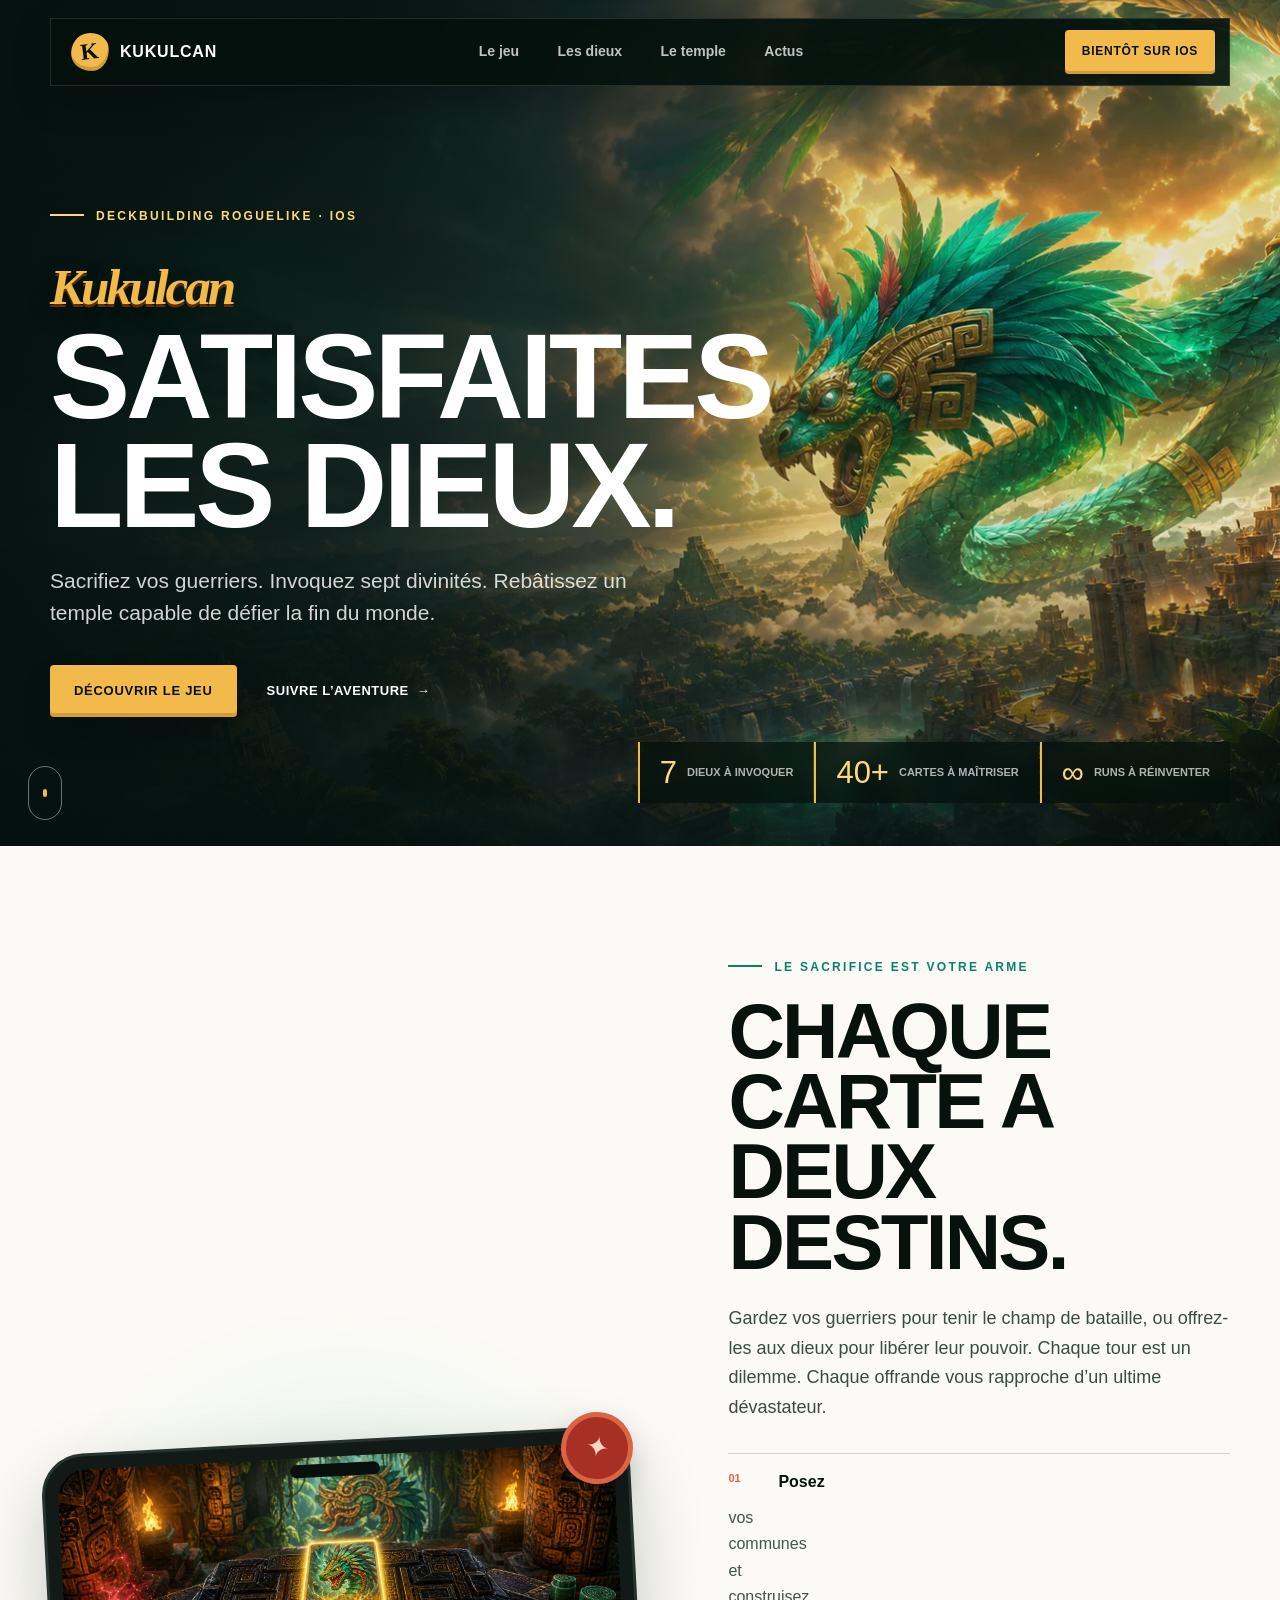
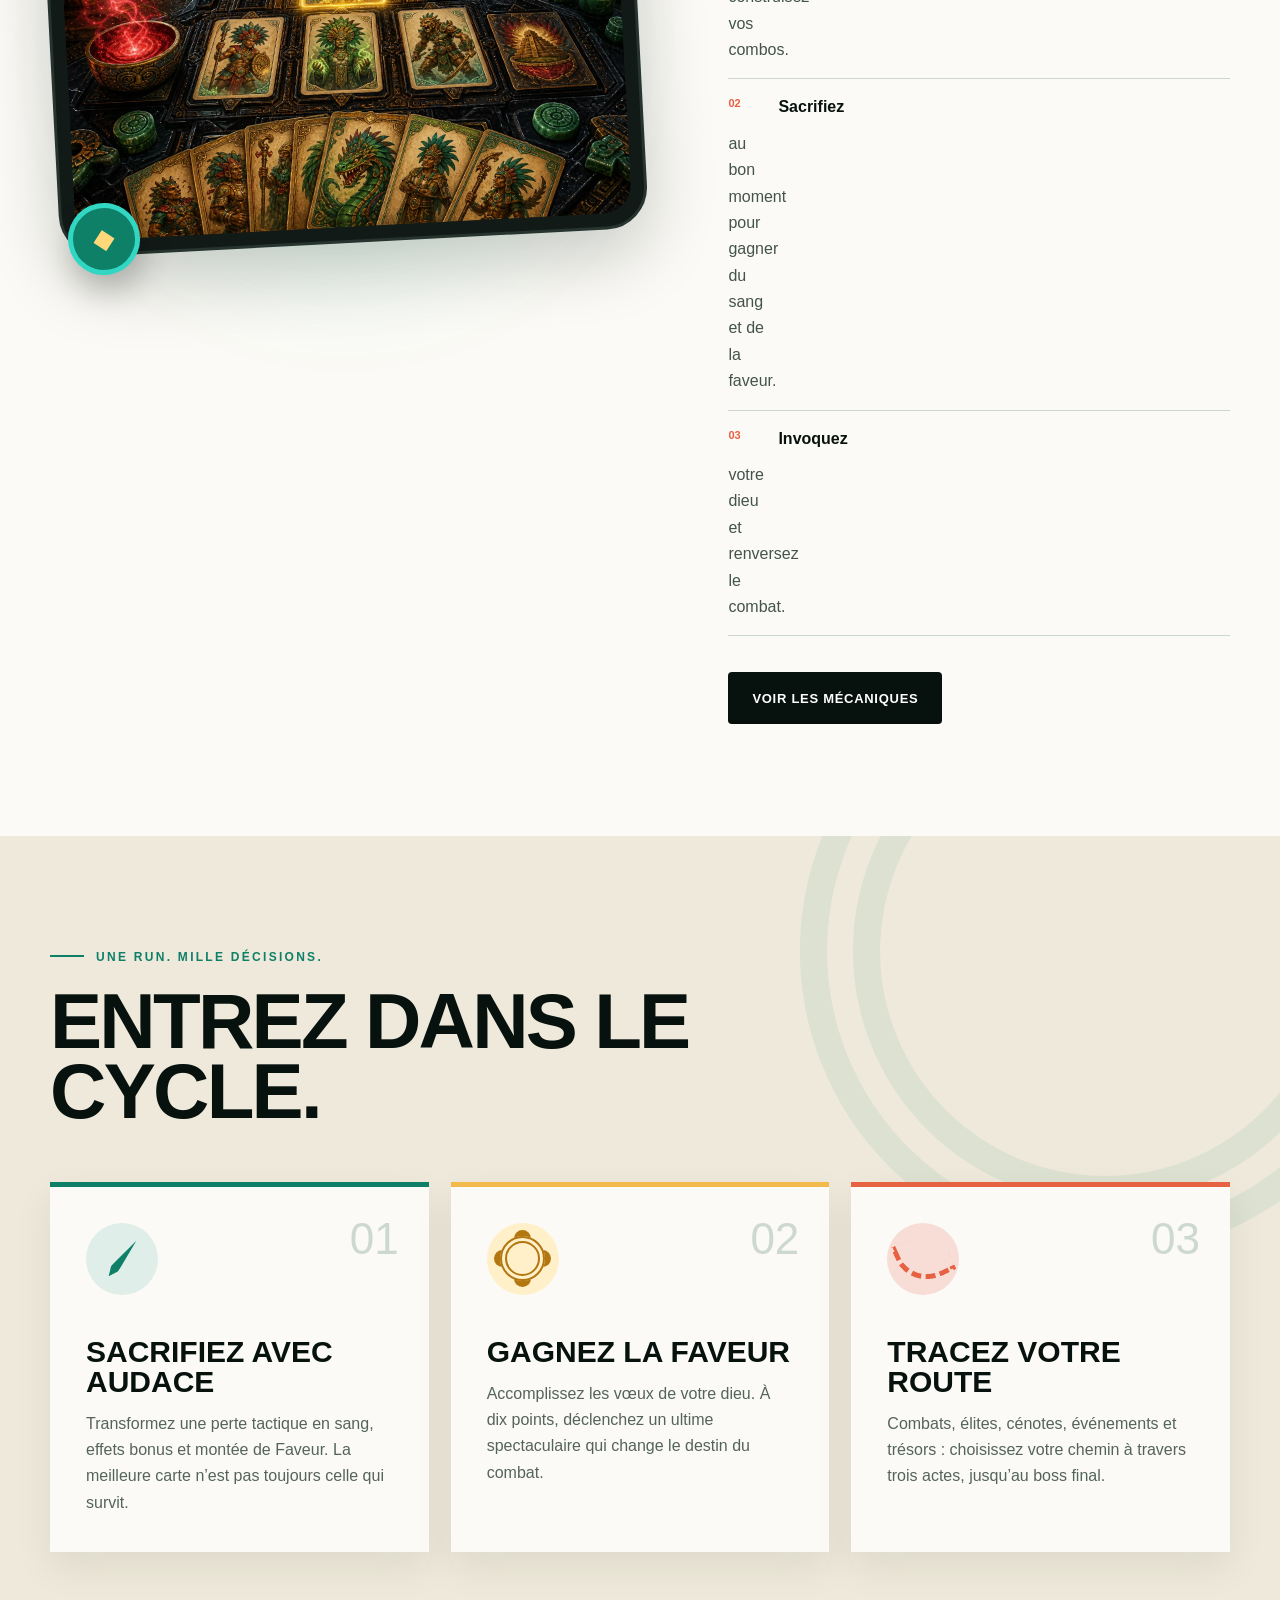
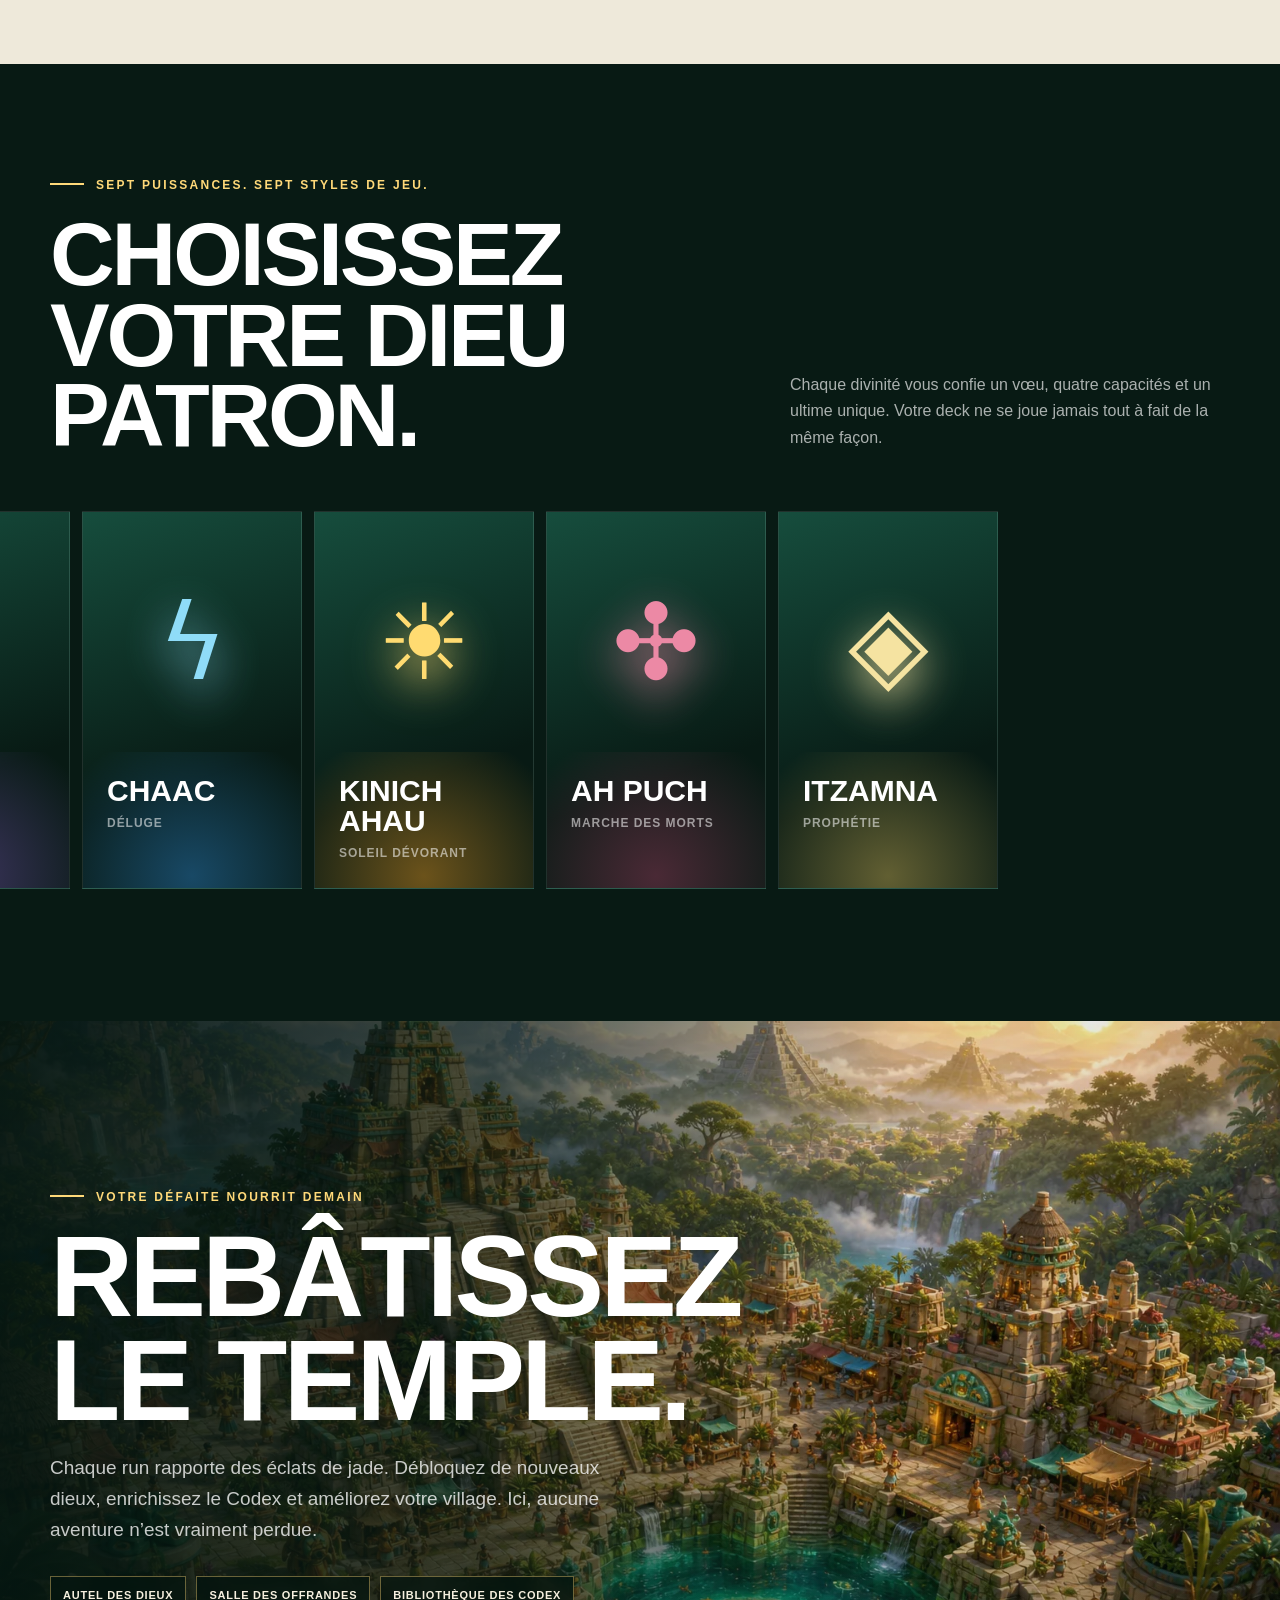
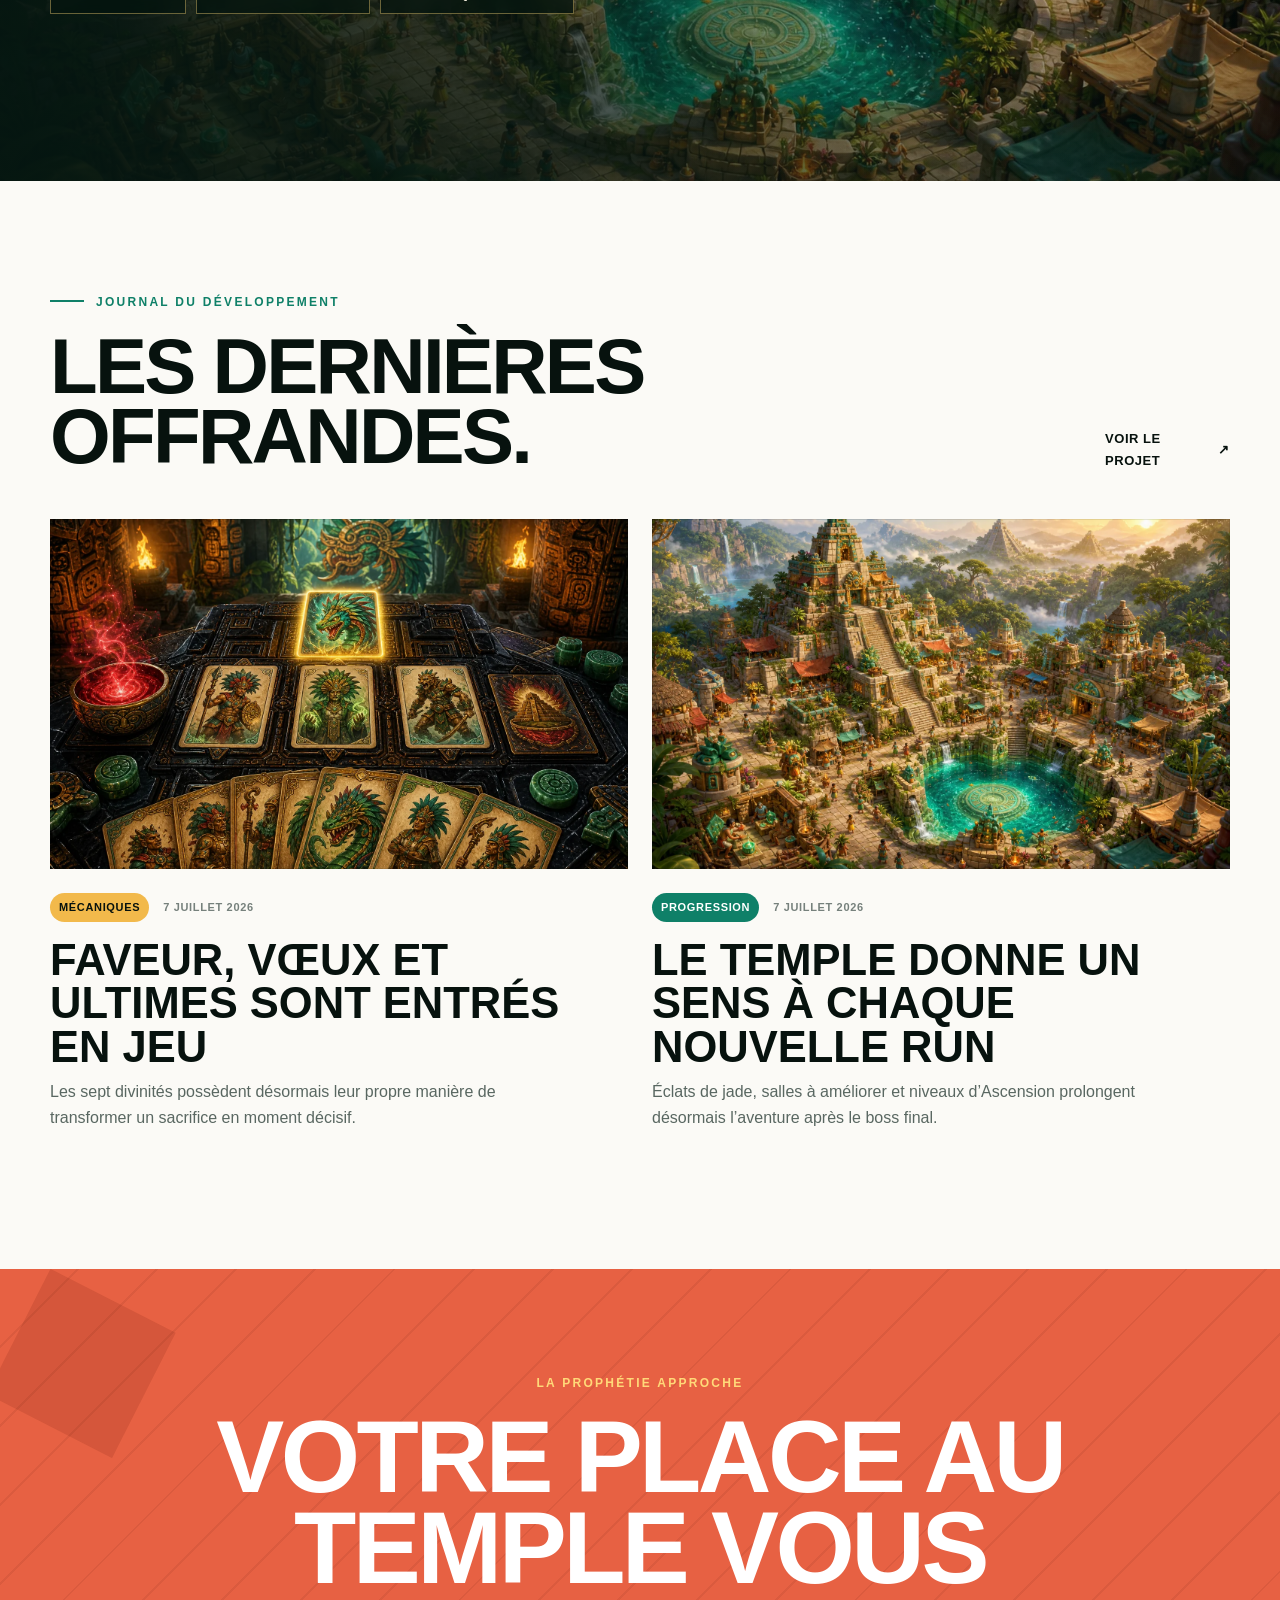
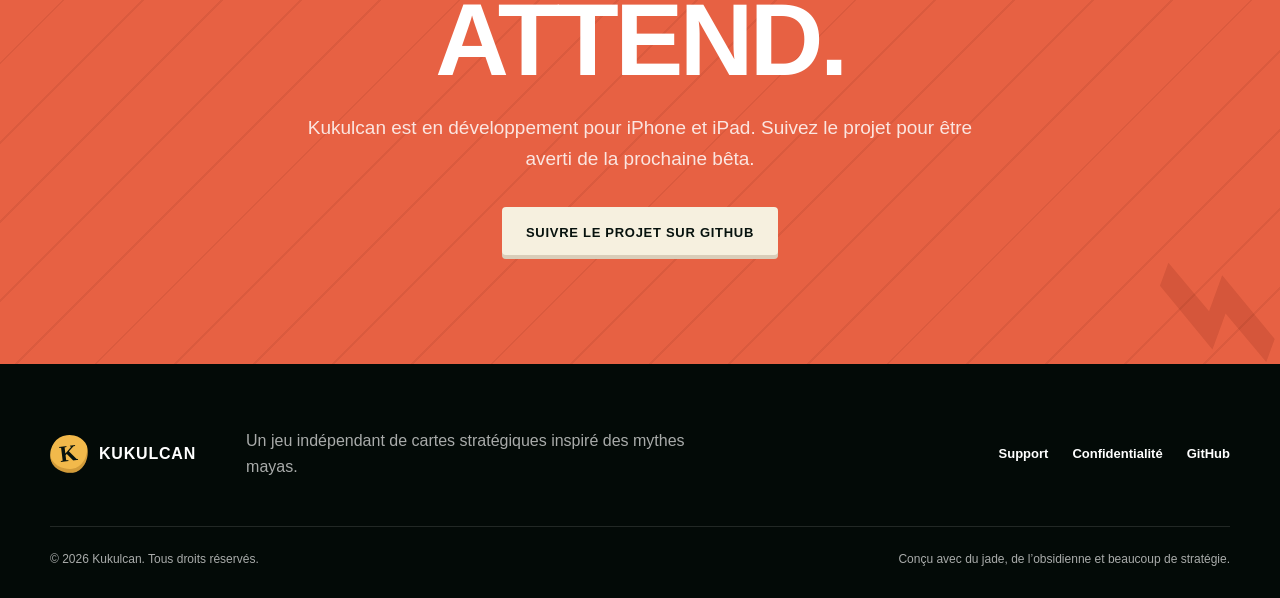
==== index.html @ bd77fb8b "Publier le site sur GitHub Pages" ====
<!doctype html>
<html lang="fr">
<head>
  <meta charset="utf-8">
  <meta name="viewport" content="width=device-width, initial-scale=1">
  <meta name="theme-color" content="#081a14">
  <meta name="description" content="Kukulcan est un deckbuilding roguelike sur iOS : sacrifiez vos cartes, gagnez la faveur des dieux mayas et rebâtissez votre temple.">
  <meta property="og:title" content="Kukulcan — Satisfaites les dieux">
  <meta property="og:description" content="Un jeu de cartes stratégique et roguelike inspiré des mythes mayas, bientôt sur iOS.">
  <meta property="og:image" content="assets/hero-kukulcan.webp">
  <meta property="og:type" content="website">
  <title>Kukulcan — Jeu de cartes roguelike sur iOS</title>
  <link rel="icon" href="favicon.svg" type="image/svg+xml">
  <link rel="preload" href="assets/hero-kukulcan.webp" as="image" type="image/webp" fetchpriority="high">
  <link rel="stylesheet" href="styles.css">
  <script src="script.js" defer></script>
</head>
<body>
  <a class="skip-link" href="#contenu">Aller au contenu</a>

  <header class="site-header" data-header>
    <a class="brand" href="#accueil" aria-label="Kukulcan — Accueil">
      <span class="brand-mark" aria-hidden="true">K</span>
      <span class="brand-name">Kukulcan</span>
    </a>

    <button class="menu-toggle" type="button" aria-expanded="false" aria-controls="main-nav" data-menu-toggle>
      <span class="sr-only">Ouvrir le menu</span>
      <span></span><span></span><span></span>
    </button>

    <nav class="main-nav" id="main-nav" aria-label="Navigation principale" data-nav>
      <a href="#jeu">Le jeu</a>
      <a href="#dieux">Les dieux</a>
      <a href="#temple">Le temple</a>
      <a href="#actus">Actus</a>
    </nav>

    <a class="nav-cta" href="#beta">Bientôt sur iOS</a>
  </header>

  <main id="contenu">
    <section class="hero" id="accueil" aria-labelledby="hero-title">
      <div class="hero-backdrop" role="img" aria-label="Kukulcan, serpent à plumes, survole une cité maya au coucher du soleil"></div>
      <div class="hero-shade"></div>
      <div class="hero-copy wrap">
        <p class="eyebrow light">Deckbuilding roguelike · iOS</p>
        <p class="hero-wordmark" aria-hidden="true">Kukulcan</p>
        <h1 id="hero-title">Satisfaites<br>les dieux.</h1>
        <p class="hero-lede">Sacrifiez vos guerriers. Invoquez sept divinités. Rebâtissez un temple capable de défier la fin du monde.</p>
        <div class="hero-actions">
          <a class="button button-gold" href="#jeu">Découvrir le jeu</a>
          <a class="text-link light-link" href="#beta">Suivre l’aventure <span aria-hidden="true">→</span></a>
        </div>
      </div>
      <dl class="hero-stats wrap" aria-label="Le jeu en chiffres">
        <div><dt>7</dt><dd>Dieux à invoquer</dd></div>
        <div><dt>40+</dt><dd>Cartes à maîtriser</dd></div>
        <div><dt>∞</dt><dd>Runs à réinventer</dd></div>
      </dl>
      <a class="scroll-cue" href="#jeu" aria-label="Faire défiler vers le jeu"><span></span></a>
    </section>

    <section class="intro section" id="jeu" aria-labelledby="intro-title">
      <div class="split wrap">
        <div class="device-stage reveal">
          <div class="device-glow"></div>
          <figure class="device-frame">
            <img src="assets/combat-cartes.webp" alt="Un combat de cartes Kukulcan sur un autel d’obsidienne" width="1536" height="1024" loading="lazy">
          </figure>
          <div class="floating-token token-blood" aria-hidden="true">✦</div>
          <div class="floating-token token-jade" aria-hidden="true">◆</div>
        </div>

        <div class="section-copy reveal">
          <p class="eyebrow">Le sacrifice est votre arme</p>
          <h2 id="intro-title">Chaque carte a deux destins.</h2>
          <p class="lede">Gardez vos guerriers pour tenir le champ de bataille, ou offrez-les aux dieux pour libérer leur pouvoir. Chaque tour est un dilemme. Chaque offrande vous rapproche d’un ultime dévastateur.</p>
          <ul class="feature-list">
            <li><span aria-hidden="true">01</span><strong>Posez</strong> vos communes et construisez vos combos.</li>
            <li><span aria-hidden="true">02</span><strong>Sacrifiez</strong> au bon moment pour gagner du sang et de la faveur.</li>
            <li><span aria-hidden="true">03</span><strong>Invoquez</strong> votre dieu et renversez le combat.</li>
          </ul>
          <a class="button button-dark" href="#piliers">Voir les mécaniques</a>
        </div>
      </div>
    </section>

    <section class="pillars section" id="piliers" aria-labelledby="pillars-title">
      <div class="wrap">
        <div class="section-heading reveal">
          <p class="eyebrow">Une run. Mille décisions.</p>
          <h2 id="pillars-title">Entrez dans le cycle.</h2>
        </div>
        <div class="pillar-grid">
          <article class="pillar-card reveal">
            <span class="pillar-icon icon-blade" aria-hidden="true"></span>
            <p class="card-number">01</p>
            <h3>Sacrifiez avec audace</h3>
            <p>Transformez une perte tactique en sang, effets bonus et montée de Faveur. La meilleure carte n’est pas toujours celle qui survit.</p>
          </article>
          <article class="pillar-card reveal">
            <span class="pillar-icon icon-sun" aria-hidden="true"></span>
            <p class="card-number">02</p>
            <h3>Gagnez la Faveur</h3>
            <p>Accomplissez les vœux de votre dieu. À dix points, déclenchez un ultime spectaculaire qui change le destin du combat.</p>
          </article>
          <article class="pillar-card reveal">
            <span class="pillar-icon icon-path" aria-hidden="true"></span>
            <p class="card-number">03</p>
            <h3>Tracez votre route</h3>
            <p>Combats, élites, cénotes, événements et trésors : choisissez votre chemin à travers trois actes, jusqu’au boss final.</p>
          </article>
        </div>
      </div>
    </section>

    <section class="gods section" id="dieux" aria-labelledby="gods-title">
      <div class="wrap gods-heading reveal">
        <div>
          <p class="eyebrow light">Sept puissances. Sept styles de jeu.</p>
          <h2 id="gods-title">Choisissez votre dieu patron.</h2>
        </div>
        <p>Chaque divinité vous confie un vœu, quatre capacités et un ultime unique. Votre deck ne se joue jamais tout à fait de la même façon.</p>
      </div>

      <div class="god-rail" aria-label="Les sept dieux de Kukulcan">
        <article class="god-card god-kukulcan reveal"><span>⌁</span><h3>Kukulcan</h3><p>Vent divin</p></article>
        <article class="god-card god-ixchel reveal"><span>☾</span><h3>Ix Chel</h3><p>Éclipse</p></article>
        <article class="god-card god-chaac reveal"><span>ϟ</span><h3>Chaac</h3><p>Déluge</p></article>
        <article class="god-card god-kinich reveal"><span>☀</span><h3>Kinich Ahau</h3><p>Soleil dévorant</p></article>
        <article class="god-card god-ahpuch reveal"><span>✣</span><h3>Ah Puch</h3><p>Marche des morts</p></article>
        <article class="god-card god-itzamna reveal"><span>◈</span><h3>Itzamna</h3><p>Prophétie</p></article>
        <article class="god-card god-buluc reveal"><span>⚔</span><h3>Buluc Chabtan</h3><p>Guerre totale</p></article>
      </div>
    </section>

    <section class="temple" id="temple" aria-labelledby="temple-title">
      <img src="assets/village-temple.webp" alt="Un village maya prospère construit autour d’un temple et d’un cénote" width="1536" height="1024" loading="lazy">
      <div class="temple-shade"></div>
      <div class="temple-copy wrap reveal">
        <p class="eyebrow light">Votre défaite nourrit demain</p>
        <h2 id="temple-title">Rebâtissez<br>le Temple.</h2>
        <p>Chaque run rapporte des éclats de jade. Débloquez de nouveaux dieux, enrichissez le Codex et améliorez votre village. Ici, aucune aventure n’est vraiment perdue.</p>
        <div class="temple-badges" aria-label="Progression du temple">
          <span>Autel des dieux</span>
          <span>Salle des offrandes</span>
          <span>Bibliothèque des codex</span>
        </div>
      </div>
    </section>

    <section class="news section" id="actus" aria-labelledby="news-title">
      <div class="wrap">
        <div class="news-heading reveal">
          <div>
            <p class="eyebrow">Journal du développement</p>
            <h2 id="news-title">Les dernières offrandes.</h2>
          </div>
          <a class="text-link" href="https://github.com/Joreach3023/Kukulcan-site" target="_blank" rel="noreferrer">Voir le projet <span aria-hidden="true">↗</span></a>
        </div>

        <div class="news-grid">
          <article class="news-card reveal">
            <div class="news-image"><img src="assets/combat-cartes.webp" alt="Cartes de combat autour d’un autel rituel" width="1536" height="1024" loading="lazy"></div>
            <div class="news-meta"><span>Mécaniques</span><time datetime="2026-07-07">7 juillet 2026</time></div>
            <h3>Faveur, vœux et ultimes sont entrés en jeu</h3>
            <p>Les sept divinités possèdent désormais leur propre manière de transformer un sacrifice en moment décisif.</p>
          </article>
          <article class="news-card reveal">
            <div class="news-image"><img src="assets/village-temple.webp" alt="Village et temple de Kukulcan à l’aube" width="1536" height="1024" loading="lazy"></div>
            <div class="news-meta"><span>Progression</span><time datetime="2026-07-07">7 juillet 2026</time></div>
            <h3>Le Temple donne un sens à chaque nouvelle run</h3>
            <p>Éclats de jade, salles à améliorer et niveaux d’Ascension prolongent désormais l’aventure après le boss final.</p>
          </article>
        </div>
      </div>
    </section>

    <section class="beta" id="beta" aria-labelledby="beta-title">
      <div class="beta-glyph glyph-left" aria-hidden="true">◆</div>
      <div class="beta-glyph glyph-right" aria-hidden="true">⌁</div>
      <div class="wrap beta-copy reveal">
        <p class="eyebrow light">La prophétie approche</p>
        <h2 id="beta-title">Votre place au Temple vous attend.</h2>
        <p>Kukulcan est en développement pour iPhone et iPad. Suivez le projet pour être averti de la prochaine bêta.</p>
        <a class="button button-cream" href="https://github.com/Joreach3023/Kukulcan-site" target="_blank" rel="noreferrer">Suivre le projet sur GitHub</a>
      </div>
    </section>
  </main>

  <footer class="site-footer">
    <div class="wrap footer-top">
      <a class="brand footer-brand" href="#accueil" aria-label="Kukulcan — Retour en haut">
        <span class="brand-mark" aria-hidden="true">K</span>
        <span class="brand-name">Kukulcan</span>
      </a>
      <p>Un jeu indépendant de cartes stratégiques inspiré des mythes mayas.</p>
      <nav aria-label="Liens secondaires">
        <a href="support.html">Support</a>
        <a href="privacy.html">Confidentialité</a>
        <a href="https://github.com/Joreach3023/Kukulcan-site" target="_blank" rel="noreferrer">GitHub</a>
      </nav>
    </div>
    <div class="wrap footer-bottom">
      <p>© 2026 Kukulcan. Tous droits réservés.</p>
      <p>Conçu avec du jade, de l’obsidienne et beaucoup de stratégie.</p>
    </div>
  </footer>
</body>
</html>
---- styles.css ----
:root {
  --ink: #07120e;
  --deep: #081a14;
  --forest: #0d3327;
  --jade: #1abf91;
  --jade-dark: #0f8068;
  --turquoise: #32d7c4;
  --gold: #f2b94b;
  --gold-light: #ffd979;
  --coral: #e76143;
  --cream: #f6f0df;
  --paper: #fbfaf6;
  --mist: #dfe9e3;
  --white: #fff;
  --shadow: 0 26px 70px rgb(3 18 12 / 20%);
  --wrap: min(1180px, calc(100% - 48px));
  --display: Impact, Haettenschweiler, "Arial Narrow Bold", "Franklin Gothic Condensed", sans-serif;
  --body: Inter, ui-sans-serif, -apple-system, BlinkMacSystemFont, "Segoe UI", sans-serif;
}

* { box-sizing: border-box; }
html { scroll-behavior: smooth; overflow-x: hidden; }
body {
  margin: 0;
  background: var(--paper);
  color: var(--ink);
  font-family: var(--body);
  font-size: 16px;
  line-height: 1.65;
  overflow-x: hidden;
}
body.menu-open { overflow: hidden; }
img { display: block; max-width: 100%; height: auto; }
a { color: inherit; text-decoration: none; }
button, input { font: inherit; }

.wrap { width: var(--wrap); margin-inline: auto; }
.section { padding: 112px 0; }
.sr-only {
  position: absolute; width: 1px; height: 1px; padding: 0; margin: -1px;
  overflow: hidden; clip: rect(0, 0, 0, 0); white-space: nowrap; border: 0;
}
.skip-link {
  position: fixed; z-index: 1000; top: 8px; left: 8px; padding: 10px 14px;
  color: var(--white); background: var(--ink); transform: translateY(-150%);
}
.skip-link:focus { transform: translateY(0); }
:focus-visible { outline: 3px solid var(--gold); outline-offset: 4px; }

.site-header {
  position: fixed; z-index: 100; top: 18px; left: 50%; display: grid;
  grid-template-columns: auto 1fr auto; align-items: center; width: min(1180px, calc(100% - 40px));
  min-height: 68px; padding: 0 14px 0 20px; color: var(--white);
  background: rgb(4 17 13 / 91%); border: 1px solid rgb(255 255 255 / 12%);
  box-shadow: 0 12px 38px rgb(0 0 0 / 22%); transform: translateX(-50%);
  transition: top .25s ease, background .25s ease, min-height .25s ease;
}
.site-header.is-scrolled { top: 8px; min-height: 60px; background: rgb(4 17 13 / 97%); backdrop-filter: blur(14px); }
.brand { display: inline-flex; align-items: center; gap: 11px; font-weight: 900; letter-spacing: .05em; text-transform: uppercase; }
.brand-mark {
  display: grid; place-items: center; width: 38px; aspect-ratio: 1; color: var(--ink);
  background: var(--gold); border-radius: 50% 50% 46% 54% / 54% 42% 58% 46%;
  box-shadow: inset 0 -4px 0 rgb(112 64 7 / 25%); font-family: Georgia, serif; font-size: 23px;
  transform: rotate(-7deg);
}
.brand-mark::first-letter { transform: rotate(7deg); }
.brand-name { font-size: 16px; }
.main-nav { display: flex; align-items: center; justify-content: center; gap: clamp(22px, 3vw, 44px); }
.main-nav a { position: relative; color: rgb(255 255 255 / 75%); font-size: 14px; font-weight: 800; }
.main-nav a::after {
  content: ""; position: absolute; right: 0; bottom: -9px; left: 0; height: 2px;
  background: var(--gold); transform: scaleX(0); transform-origin: left; transition: transform .2s ease;
}
.main-nav a:hover, .main-nav a:focus-visible { color: var(--white); }
.main-nav a:hover::after { transform: scaleX(1); }
.nav-cta {
  padding: 12px 17px; color: var(--ink); background: var(--gold); border-radius: 4px;
  font-size: 12px; font-weight: 900; letter-spacing: .06em; text-transform: uppercase;
  box-shadow: inset 0 -3px 0 rgb(112 64 7 / 24%); transition: transform .2s ease, background .2s ease;
}
.nav-cta:hover { background: var(--gold-light); transform: translateY(-2px); }
.menu-toggle { display: none; width: 42px; height: 42px; padding: 9px; background: transparent; border: 0; }
.menu-toggle span:not(.sr-only) { display: block; width: 100%; height: 2px; margin: 5px 0; background: var(--white); transition: .2s ease; }

.hero { position: relative; min-height: 780px; height: 94svh; max-height: 980px; color: var(--white); background: var(--deep); overflow: hidden; }
.hero-backdrop, .hero-shade { position: absolute; inset: 0; }
.hero-backdrop { background: url("assets/hero-kukulcan.webp") 58% center / cover no-repeat; transform: scale(1.015); }
.hero-shade {
  background: linear-gradient(90deg, rgb(4 17 14 / 94%) 0%, rgb(4 17 14 / 73%) 29%, rgb(4 17 14 / 13%) 63%, rgb(4 17 14 / 8%) 100%),
              linear-gradient(0deg, rgb(4 17 14 / 75%) 0%, transparent 36%);
}
.hero-copy { position: relative; z-index: 2; padding-top: clamp(180px, 23vh, 245px); }
.eyebrow {
  margin: 0 0 18px; color: var(--jade-dark); font-size: 12px; font-weight: 900;
  letter-spacing: .19em; text-transform: uppercase;
}
.eyebrow::before { content: ""; display: inline-block; width: 34px; height: 2px; margin: 0 12px 4px 0; background: currentColor; }
.eyebrow.light { color: var(--gold-light); }
.hero-wordmark {
  margin: 0 0 -7px; color: var(--gold); font-family: Georgia, "Times New Roman", serif;
  font-size: clamp(28px, 4vw, 54px); font-style: italic; font-weight: 700; letter-spacing: -.06em;
  text-shadow: 0 3px 0 #5c2e0b, 0 8px 24px rgb(0 0 0 / 35%);
}
.hero h1, .section h2, .temple h2, .beta h2, .page-hero h1 {
  margin: 0; font-family: var(--display); font-weight: 900; letter-spacing: -.035em;
  line-height: .9; text-transform: uppercase;
}
.hero h1 { max-width: 700px; font-size: clamp(67px, 9.4vw, 126px); text-wrap: balance; }
.hero-lede { max-width: 580px; margin: 26px 0 0; color: rgb(255 255 255 / 82%); font-size: clamp(17px, 2vw, 21px); line-height: 1.55; }
.hero-actions { display: flex; align-items: center; gap: 30px; margin-top: 35px; }
.button {
  display: inline-flex; align-items: center; justify-content: center; min-height: 52px; padding: 0 24px;
  border: 0; border-radius: 4px; font-size: 13px; font-weight: 900; letter-spacing: .055em;
  text-transform: uppercase; transition: transform .2s ease, background .2s ease, color .2s ease;
}
.button:hover { transform: translateY(-3px); }
.button-gold { color: var(--ink); background: var(--gold); box-shadow: inset 0 -4px 0 rgb(112 64 7 / 24%), 0 15px 28px rgb(0 0 0 / 18%); }
.button-gold:hover { background: var(--gold-light); }
.button-dark { color: var(--white); background: var(--ink); box-shadow: inset 0 -4px 0 rgb(0 0 0 / 25%); }
.button-dark:hover { background: var(--forest); }
.button-cream { color: var(--ink); background: var(--cream); box-shadow: inset 0 -4px 0 rgb(83 44 11 / 18%); }
.button-cream:hover { background: var(--white); }
.text-link { display: inline-flex; gap: 8px; align-items: center; font-size: 13px; font-weight: 900; letter-spacing: .04em; text-transform: uppercase; }
.text-link span { transition: transform .2s ease; }
.text-link:hover span { transform: translateX(5px); }
.light-link { color: var(--white); }
.hero-stats {
  position: absolute; z-index: 2; right: 0; bottom: 27px; left: 0; display: flex; justify-content: flex-end; gap: 1px;
}
.hero-stats div { display: grid; grid-template-columns: auto auto; align-items: center; gap: 10px; min-width: 166px; padding: 15px 20px; background: rgb(4 17 13 / 74%); border-left: 2px solid var(--gold); backdrop-filter: blur(8px); }
.hero-stats dt { color: var(--gold-light); font-family: var(--display); font-size: 31px; line-height: 1; }
.hero-stats dd { margin: 0; color: rgb(255 255 255 / 68%); font-size: 11px; font-weight: 800; line-height: 1.25; text-transform: uppercase; }
.scroll-cue { position: absolute; z-index: 3; bottom: 26px; left: 28px; display: grid; place-items: center; width: 34px; height: 54px; border: 1px solid rgb(255 255 255 / 42%); border-radius: 20px; }
.scroll-cue span { width: 4px; height: 8px; background: var(--gold); border-radius: 4px; animation: scroll 1.8s infinite; }
@keyframes scroll { 0%,100% { transform: translateY(-8px); opacity: .35; } 50% { transform: translateY(8px); opacity: 1; } }

.intro { background: var(--paper); }
.split { display: grid; grid-template-columns: minmax(0, 1.08fr) minmax(0, .92fr); align-items: center; gap: clamp(55px, 7vw, 100px); }
.device-stage { position: relative; min-height: 520px; display: grid; place-items: center; }
.device-glow { position: absolute; width: 65%; aspect-ratio: 1; background: var(--jade); filter: blur(80px); opacity: .18; border-radius: 50%; }
.device-frame { position: relative; z-index: 1; width: min(100%, 650px); margin: 0; padding: 13px; background: #121a17; border: 3px solid #26332e; border-radius: 42px; box-shadow: var(--shadow); transform: rotate(-3deg); }
.device-frame::before { content: ""; position: absolute; z-index: 2; top: 20px; left: 50%; width: 90px; height: 13px; background: #07100c; border-radius: 10px; transform: translateX(-50%); }
.device-frame img { aspect-ratio: 1.5; object-fit: cover; border-radius: 29px; }
.floating-token { position: absolute; z-index: 2; display: grid; place-items: center; width: 72px; aspect-ratio: 1; border-radius: 50%; font-size: 28px; box-shadow: 0 16px 30px rgb(0 0 0 / 22%); }
.token-blood { top: 6%; right: 1%; color: #ffd7c3; background: #a82f23; border: 5px solid #d96545; transform: rotate(12deg); }
.token-jade { bottom: 5%; left: 3%; color: var(--gold-light); background: var(--jade-dark); border: 5px solid var(--turquoise); transform: rotate(-12deg); }
.section-copy h2, .section-heading h2, .news-heading h2 { font-size: clamp(52px, 6.1vw, 80px); }
.section-copy .lede { margin: 27px 0 30px; color: #3c4b45; font-size: 18px; }
.feature-list { display: grid; gap: 0; margin: 0 0 36px; padding: 0; list-style: none; border-top: 1px solid #ccd7d1; }
.feature-list li { display: grid; grid-template-columns: 40px auto; gap: 10px; padding: 15px 0; border-bottom: 1px solid #ccd7d1; color: #44534d; }
.feature-list li span { color: var(--coral); font-size: 11px; font-weight: 900; }
.feature-list strong { color: var(--ink); }

.pillars { position: relative; background: #eee9da; overflow: hidden; }
.pillars::before {
  content: ""; position: absolute; top: -190px; right: -130px; width: 450px; aspect-ratio: 1;
  border: 80px double rgb(14 126 102 / 8%); border-radius: 50%;
}
.section-heading { position: relative; max-width: 760px; margin-bottom: 55px; }
.pillar-grid { position: relative; display: grid; grid-template-columns: repeat(3, 1fr); gap: 22px; }
.pillar-card { position: relative; min-height: 365px; padding: 36px; background: var(--paper); border-top: 5px solid var(--jade-dark); box-shadow: 0 15px 35px rgb(31 42 36 / 8%); overflow: hidden; transition: transform .25s ease, box-shadow .25s ease; }
.pillar-card:hover { transform: translateY(-8px); box-shadow: 0 24px 50px rgb(31 42 36 / 14%); }
.pillar-card:nth-child(2) { border-color: var(--gold); }
.pillar-card:nth-child(3) { border-color: var(--coral); }
.pillar-icon { display: grid; place-items: center; width: 72px; height: 72px; margin-bottom: 42px; background: #dfeee8; border-radius: 50%; }
.pillar-icon::before, .pillar-icon::after { content: ""; position: absolute; }
.icon-blade::before { width: 9px; height: 45px; background: var(--jade-dark); clip-path: polygon(50% 0, 100% 78%, 50% 100%, 0 78%); transform: rotate(38deg); }
.icon-sun { background: #fff0c9; }
.icon-sun::before { width: 31px; aspect-ratio: 1; border: 7px double #b37711; border-radius: 50%; box-shadow: 0 -20px 0 -14px #b37711, 0 20px 0 -14px #b37711, 20px 0 0 -14px #b37711, -20px 0 0 -14px #b37711; }
.icon-path { background: #f7ddd6; }
.icon-path::before { width: 46px; height: 42px; border: 5px dashed var(--coral); border-width: 0 0 5px 5px; border-radius: 0 0 0 70%; transform: rotate(-25deg); }
.card-number { position: absolute; top: 30px; right: 30px; margin: 0; color: #ced8d3; font-family: var(--display); font-size: 44px; line-height: 1; }
.pillar-card h3 { margin: 0 0 14px; font-family: var(--display); font-size: 30px; line-height: 1; text-transform: uppercase; }
.pillar-card p:last-child { margin: 0; color: #55635d; }

.gods { color: var(--white); background: var(--deep); overflow: hidden; }
.gods-heading { display: grid; grid-template-columns: 1.2fr .8fr; align-items: end; gap: 80px; margin-bottom: 55px; }
.gods-heading h2 { max-width: 780px; font-size: clamp(54px, 7vw, 92px); }
.gods-heading > p { margin: 0 0 5px; color: rgb(255 255 255 / 66%); }
.god-rail { display: grid; grid-auto-flow: column; grid-auto-columns: minmax(220px, 1fr); gap: 12px; width: 100%; max-width: 100vw; min-width: 0; padding: 0 max(24px, calc((100vw - 1180px) / 2)) 20px; overflow-x: auto; overflow-y: hidden; scroll-snap-type: x mandatory; scrollbar-color: var(--jade) transparent; }
.god-card { position: relative; min-height: 360px; padding: 24px; border: 1px solid rgb(255 255 255 / 10%); background: linear-gradient(160deg, #164d3d, #081a14 68%); overflow: hidden; scroll-snap-align: start; }
.god-card::before { content: ""; position: absolute; inset: auto -35% -30% -35%; height: 66%; background: radial-gradient(circle, var(--a, #28b68e), transparent 68%); opacity: .45; }
.god-card > span { position: relative; display: grid; place-items: center; height: 215px; color: var(--b, var(--gold-light)); font-family: Georgia, serif; font-size: 105px; text-shadow: 0 15px 45px currentColor; transition: transform .3s ease; }
.god-card:hover > span { transform: translateY(-8px) scale(1.05) rotate(-4deg); }
.god-card h3 { position: relative; margin: 25px 0 0; font-family: var(--display); font-size: 30px; line-height: 1; text-transform: uppercase; }
.god-card p { position: relative; margin: 8px 0 0; color: rgb(255 255 255 / 55%); font-size: 12px; font-weight: 900; letter-spacing: .08em; text-transform: uppercase; }
.god-ixchel { --a: #7c55b8; --b: #cdb9ff; }
.god-chaac { --a: #2c82c9; --b: #8fdcf8; }
.god-kinich { --a: #e59823; --b: #ffdb71; }
.god-ahpuch { --a: #9a3c5e; --b: #ec89a5; }
.god-itzamna { --a: #cfb357; --b: #f5e3a1; }
.god-buluc { --a: #bf3e2c; --b: #ff8d6a; }

.temple { position: relative; min-height: 760px; display: flex; align-items: center; color: var(--white); background: var(--deep); overflow: hidden; }
.temple > img, .temple-shade { position: absolute; inset: 0; width: 100%; height: 100%; }
.temple > img { object-fit: cover; object-position: center; }
.temple-shade { background: linear-gradient(90deg, rgb(5 22 17 / 94%) 0%, rgb(5 22 17 / 70%) 38%, rgb(5 22 17 / 9%) 70%), linear-gradient(0deg, rgb(5 22 17 / 55%), transparent 45%); }
.temple-copy { position: relative; z-index: 1; }
.temple-copy h2 { font-size: clamp(72px, 9vw, 122px); }
.temple-copy > p:not(.eyebrow) { max-width: 560px; color: rgb(255 255 255 / 77%); font-size: 19px; }
.temple-badges { display: flex; flex-wrap: wrap; gap: 10px; max-width: 620px; margin-top: 30px; }
.temple-badges span { padding: 9px 12px; color: var(--cream); background: rgb(3 20 14 / 72%); border: 1px solid rgb(255 217 121 / 40%); font-size: 11px; font-weight: 900; letter-spacing: .07em; text-transform: uppercase; backdrop-filter: blur(7px); }

.news { background: var(--paper); }
.news-heading { display: flex; align-items: end; justify-content: space-between; gap: 40px; margin-bottom: 48px; }
.news-grid { display: grid; grid-template-columns: repeat(2, 1fr); gap: 24px; }
.news-card { padding-bottom: 25px; }
.news-image { position: relative; overflow: hidden; aspect-ratio: 1.65; margin-bottom: 24px; background: #d4ddd7; }
.news-image::after { content: ""; position: absolute; inset: 0; border: 1px solid rgb(7 18 14 / 9%); pointer-events: none; }
.news-image img { width: 100%; height: 100%; object-fit: cover; transition: transform .5s ease; }
.news-card:hover .news-image img { transform: scale(1.035); }
.news-meta { display: flex; gap: 14px; align-items: center; color: #76817c; font-size: 11px; font-weight: 800; letter-spacing: .06em; text-transform: uppercase; }
.news-meta span { padding: 5px 9px; color: var(--ink); background: var(--gold); border-radius: 20px; }
.news-card:nth-child(2) .news-meta span { color: var(--white); background: var(--jade-dark); }
.news-card h3 { max-width: 540px; margin: 17px 0 10px; font-family: var(--display); font-size: clamp(31px, 3.4vw, 44px); line-height: 1; text-transform: uppercase; }
.news-card > p { max-width: 530px; margin: 0; color: #596761; }

.beta { position: relative; padding: 105px 0; color: var(--white); background: var(--coral); overflow: hidden; }
.beta::before { content: ""; position: absolute; inset: 0; background: repeating-linear-gradient(135deg, transparent 0 54px, rgb(94 24 12 / 9%) 54px 56px); }
.beta-copy { position: relative; z-index: 1; max-width: 900px; text-align: center; }
.beta .eyebrow::before { display: none; }
.beta h2 { font-size: clamp(55px, 8vw, 102px); }
.beta-copy > p:not(.eyebrow) { max-width: 670px; margin: 25px auto 32px; color: rgb(255 255 255 / 84%); font-size: 19px; }
.beta-glyph { position: absolute; color: rgb(99 24 13 / 14%); font-family: Georgia, serif; font-size: 260px; line-height: 1; }
.glyph-left { top: -55px; left: -25px; transform: rotate(-18deg); }
.glyph-right { right: -20px; bottom: -70px; transform: rotate(20deg); }

.site-footer { padding: 64px 0 28px; color: rgb(255 255 255 / 66%); background: #030a07; }
.footer-top { display: grid; grid-template-columns: auto 1fr auto; align-items: center; gap: 50px; padding-bottom: 46px; }
.footer-brand { color: var(--white); }
.footer-top > p { max-width: 440px; margin: 0; }
.footer-top nav { display: flex; gap: 24px; color: var(--white); font-size: 13px; font-weight: 800; }
.footer-top nav a:hover { color: var(--gold-light); }
.footer-bottom { display: flex; justify-content: space-between; gap: 20px; padding-top: 23px; border-top: 1px solid rgb(255 255 255 / 12%); font-size: 12px; }
.footer-bottom p { margin: 0; }

.page-shell { min-height: 100svh; color: var(--cream); background: var(--deep); }
.page-header { position: relative; top: auto; margin: 18px auto 0; transform: none; left: auto; }
.page-hero { padding: 145px 0 65px; background: radial-gradient(circle at 75% 20%, rgb(26 191 145 / 24%), transparent 35%), linear-gradient(135deg, var(--deep), #0c2f24); }
.page-hero h1 { max-width: 900px; font-size: clamp(58px, 8vw, 100px); }
.page-hero p:last-child { max-width: 680px; color: rgb(255 255 255 / 67%); font-size: 19px; }
.content-page { padding: 70px 0 110px; }
.content-panel { max-width: 850px; padding: clamp(28px, 5vw, 65px); color: var(--ink); background: var(--paper); box-shadow: var(--shadow); }
.content-panel h2 { margin: 42px 0 10px; font-family: var(--display); font-size: 34px; line-height: 1; text-transform: uppercase; }
.content-panel h2:first-of-type { margin-top: 10px; }
.content-panel p, .content-panel li { color: #4f5d57; }
.content-panel a:not(.button) { color: var(--jade-dark); font-weight: 800; text-decoration: underline; text-underline-offset: 3px; }
.support-actions { display: flex; flex-wrap: wrap; gap: 12px; margin: 28px 0; }
.content-panel ul { padding-left: 20px; }
.note { padding: 15px 17px; background: #e4eee9; border-left: 4px solid var(--jade-dark); }

.reveal { opacity: 0; transform: translateY(24px); transition: opacity .65s ease, transform .65s ease; }
.reveal.is-visible { opacity: 1; transform: translateY(0); }

@media (max-width: 980px) {
  .site-header { grid-template-columns: 1fr auto; }
  .menu-toggle { display: block; grid-column: 2; grid-row: 1; cursor: pointer; }
  .nav-cta { display: none; }
  .main-nav {
    position: absolute; top: calc(100% + 8px); right: 0; left: 0; display: grid; gap: 0;
    padding: 12px; background: rgb(4 17 13 / 98%); border: 1px solid rgb(255 255 255 / 12%);
    transform: translateY(-12px); opacity: 0; visibility: hidden; transition: .2s ease;
  }
  .main-nav.is-open { transform: translateY(0); opacity: 1; visibility: visible; }
  .main-nav a { padding: 13px 10px; border-bottom: 1px solid rgb(255 255 255 / 8%); }
  .menu-toggle[aria-expanded="true"] span:nth-child(2) { transform: translateY(7px) rotate(45deg); }
  .menu-toggle[aria-expanded="true"] span:nth-child(3) { opacity: 0; }
  .menu-toggle[aria-expanded="true"] span:nth-child(4) { transform: translateY(-7px) rotate(-45deg); }
  .split { grid-template-columns: 1fr; }
  .section-copy { max-width: 720px; }
  .device-stage { min-height: 410px; }
  .pillar-grid { grid-template-columns: 1fr; }
  .pillar-card { min-height: auto; }
  .pillar-icon { margin-bottom: 25px; }
  .gods-heading { grid-template-columns: 1fr; gap: 25px; }
  .hero-stats { justify-content: center; }
  .hero-stats div { flex: 1; }
  .footer-top { grid-template-columns: 1fr; gap: 25px; }
}

@media (max-width: 700px) {
  :root { --wrap: min(100% - 32px, 1180px); }
  .section { padding: 82px 0; }
  .site-header { top: 10px; width: calc(100% - 20px); min-height: 58px; padding-left: 13px; }
  .brand-name { font-size: 14px; }
  .brand-mark { width: 34px; font-size: 20px; }
  .hero { min-height: 720px; height: 100svh; max-height: none; }
  .hero-backdrop { background-position: 67% center; }
  .hero-shade { background: linear-gradient(90deg, rgb(4 17 14 / 92%), rgb(4 17 14 / 42%)), linear-gradient(0deg, rgb(4 17 14 / 90%), transparent 60%); }
  .hero-copy { padding-top: 150px; }
  .hero h1 { font-size: clamp(61px, 20vw, 86px); }
  .hero-wordmark { font-size: 30px; }
  .hero-lede { max-width: 92%; font-size: 16px; }
  .hero-actions { align-items: flex-start; flex-direction: column; gap: 18px; }
  .hero-stats { bottom: 18px; gap: 6px; }
  .hero-stats div { display: block; min-width: 0; padding: 11px 10px; text-align: center; border-left-width: 0; border-top: 2px solid var(--gold); }
  .hero-stats dd { margin-top: 4px; font-size: 9px; }
  .scroll-cue { display: none; }
  .device-stage { min-height: 300px; }
  .device-frame { border-radius: 25px; padding: 8px; }
  .device-frame img { border-radius: 16px; }
  .device-frame::before { top: 13px; width: 65px; height: 8px; }
  .floating-token { width: 50px; border-width: 3px; font-size: 18px; }
  .section-copy h2, .section-heading h2, .news-heading h2 { font-size: 49px; }
  .section-copy .lede { font-size: 16px; }
  .pillar-card { padding: 28px; }
  .god-rail { grid-auto-columns: 78vw; }
  .temple { min-height: 720px; align-items: flex-end; padding-bottom: 70px; }
  .temple > img { object-position: 61% center; }
  .temple-shade { background: linear-gradient(0deg, rgb(5 22 17 / 97%) 0%, rgb(5 22 17 / 55%) 58%, rgb(5 22 17 / 8%) 100%); }
  .temple-copy h2 { font-size: 68px; }
  .temple-copy > p:not(.eyebrow) { font-size: 16px; }
  .news-heading { align-items: flex-start; flex-direction: column; }
  .news-grid { grid-template-columns: 1fr; gap: 38px; }
  .beta { padding: 80px 0; }
  .beta h2 { font-size: 56px; }
  .footer-top nav { flex-wrap: wrap; }
  .footer-bottom { flex-direction: column; }
  .page-header .main-nav { display: none; }
  .content-panel { margin-inline: -4px; }
}

@media (prefers-reduced-motion: reduce) {
  html { scroll-behavior: auto; }
  *, *::before, *::after { animation-duration: .01ms !important; animation-iteration-count: 1 !important; transition-duration: .01ms !important; }
  .reveal { opacity: 1; transform: none; }
}
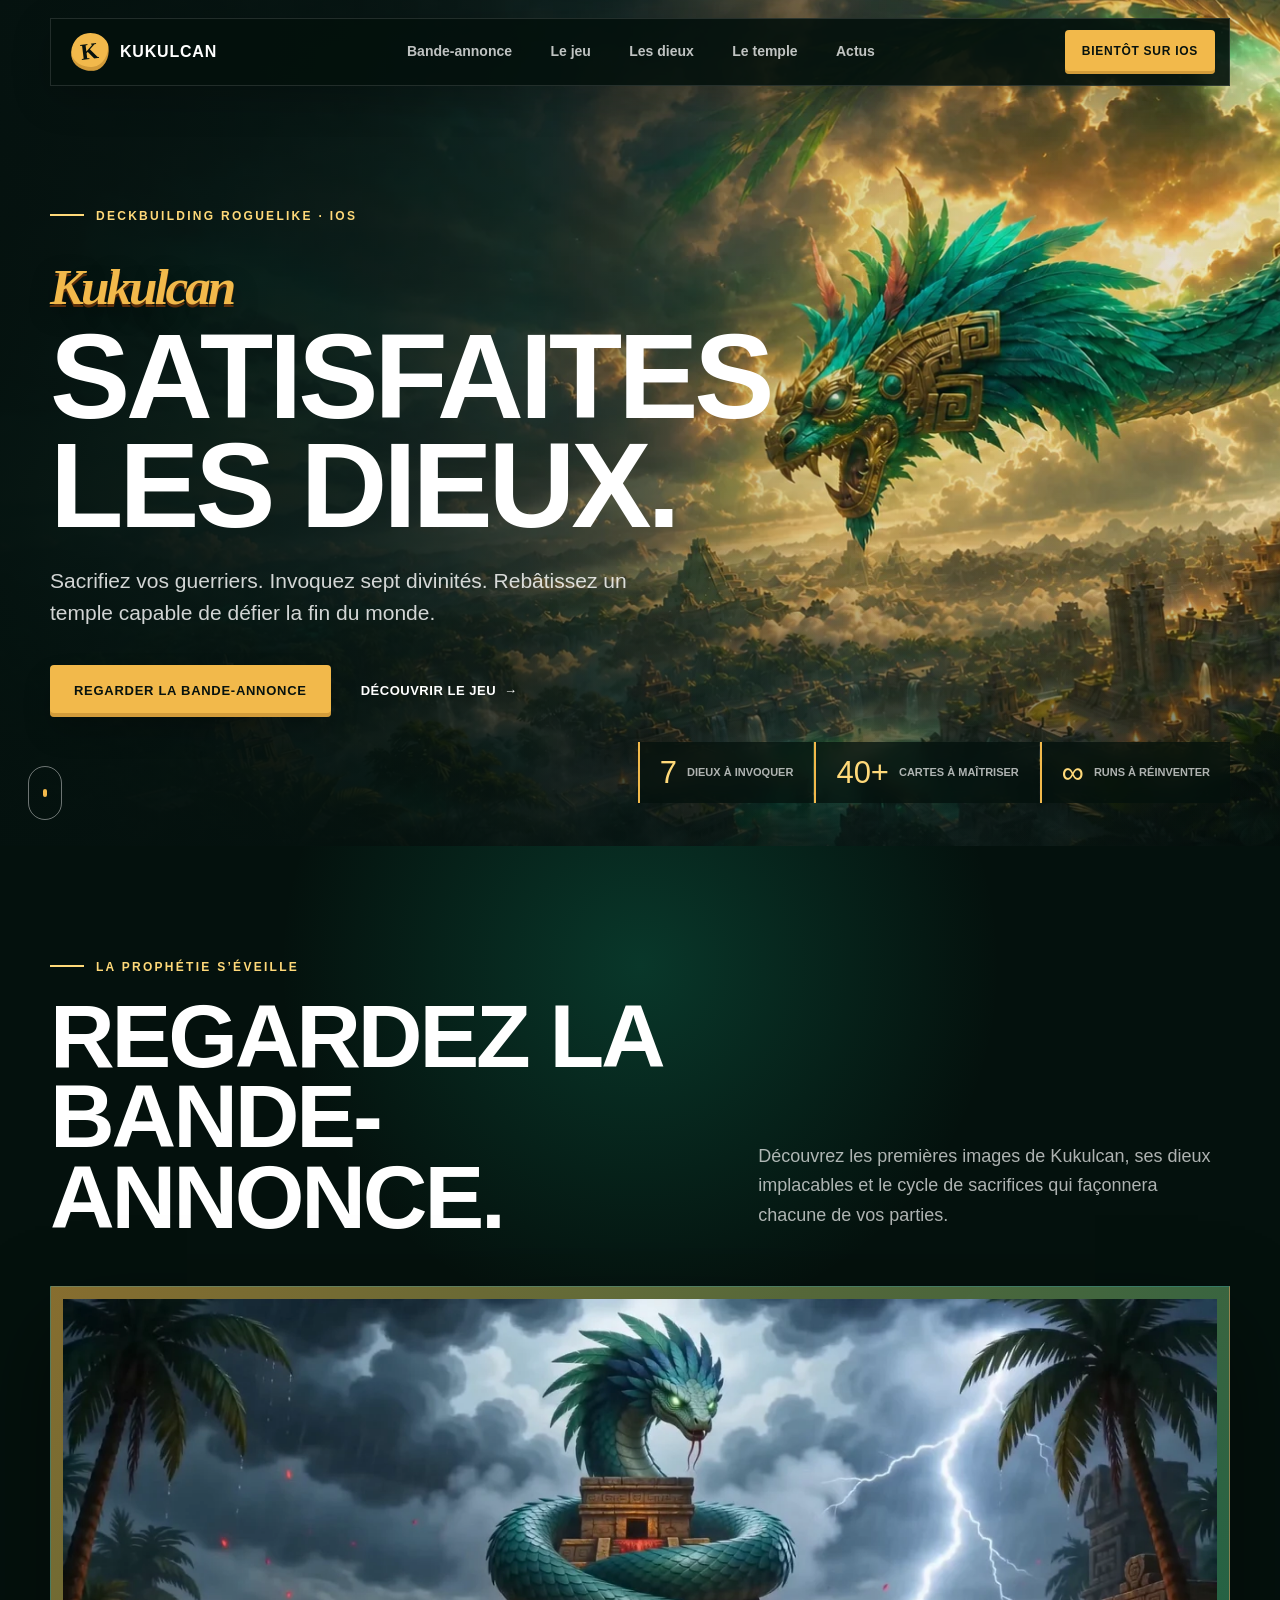
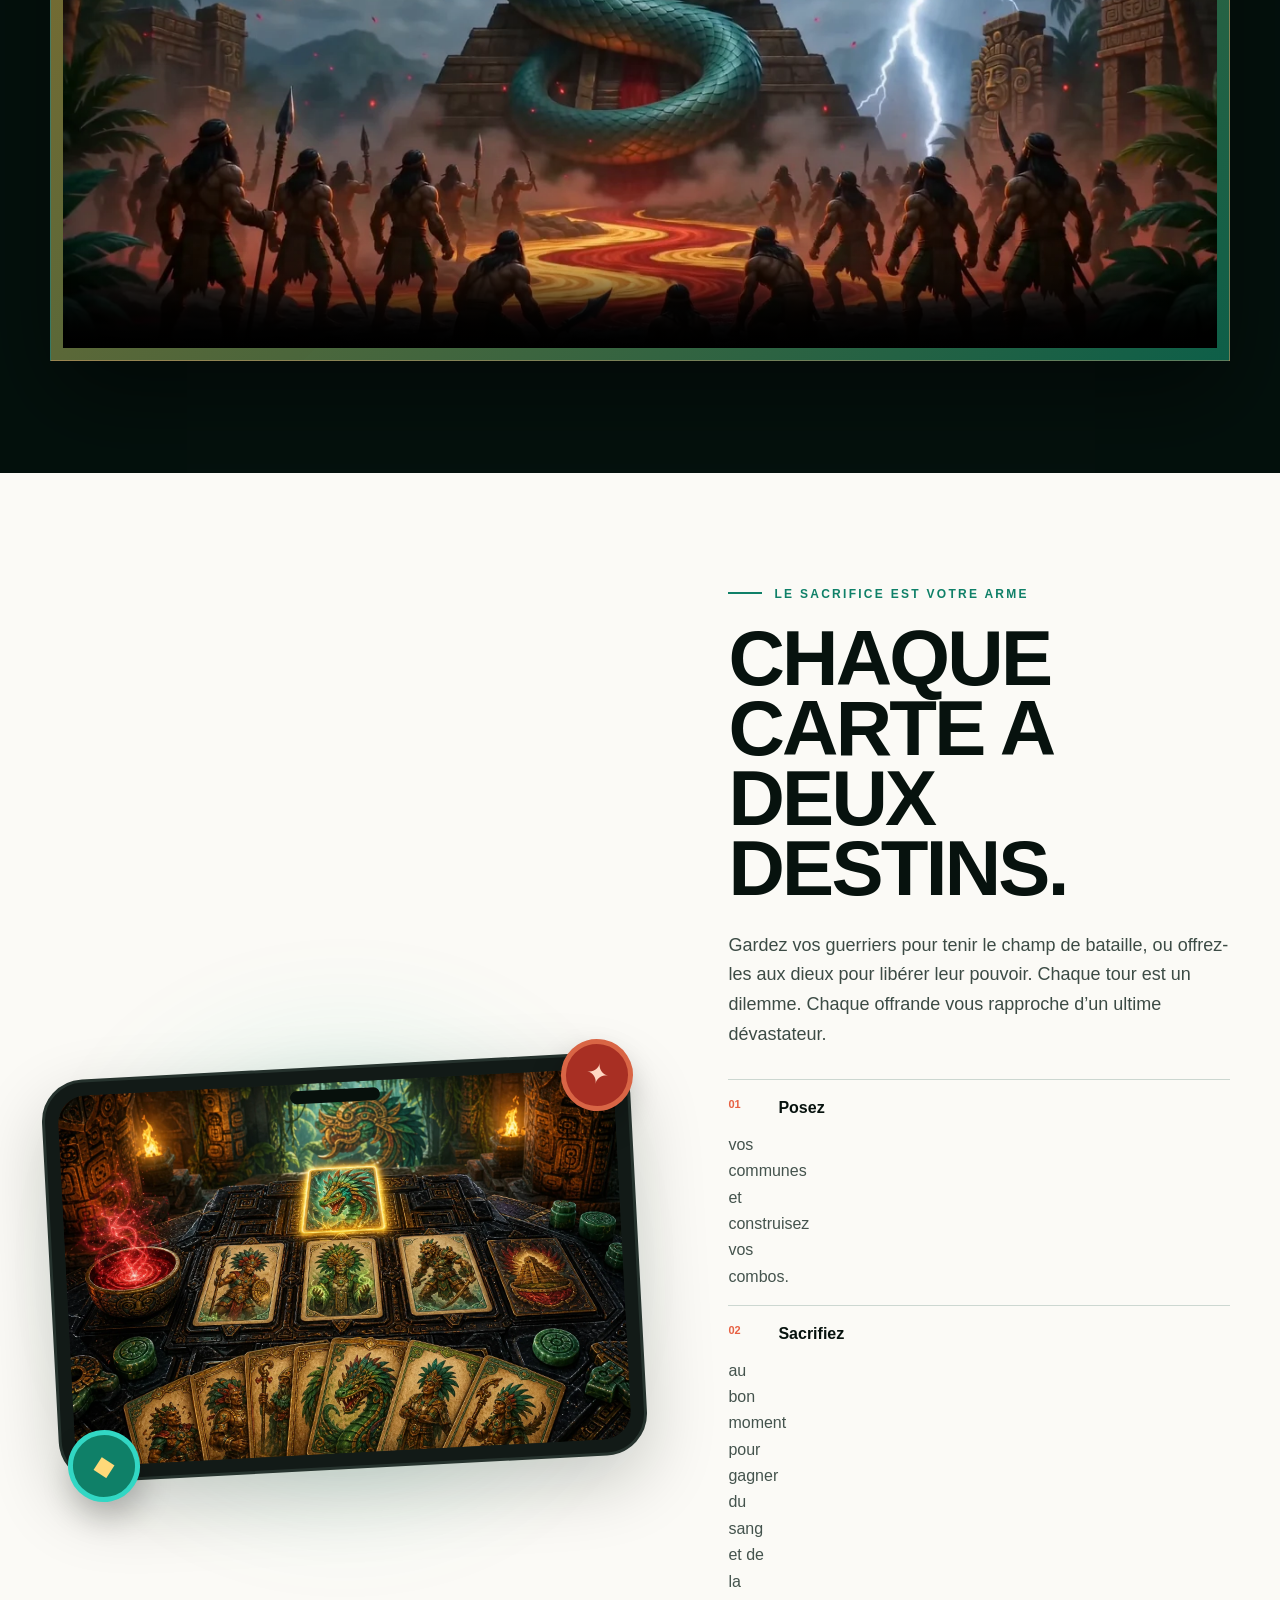
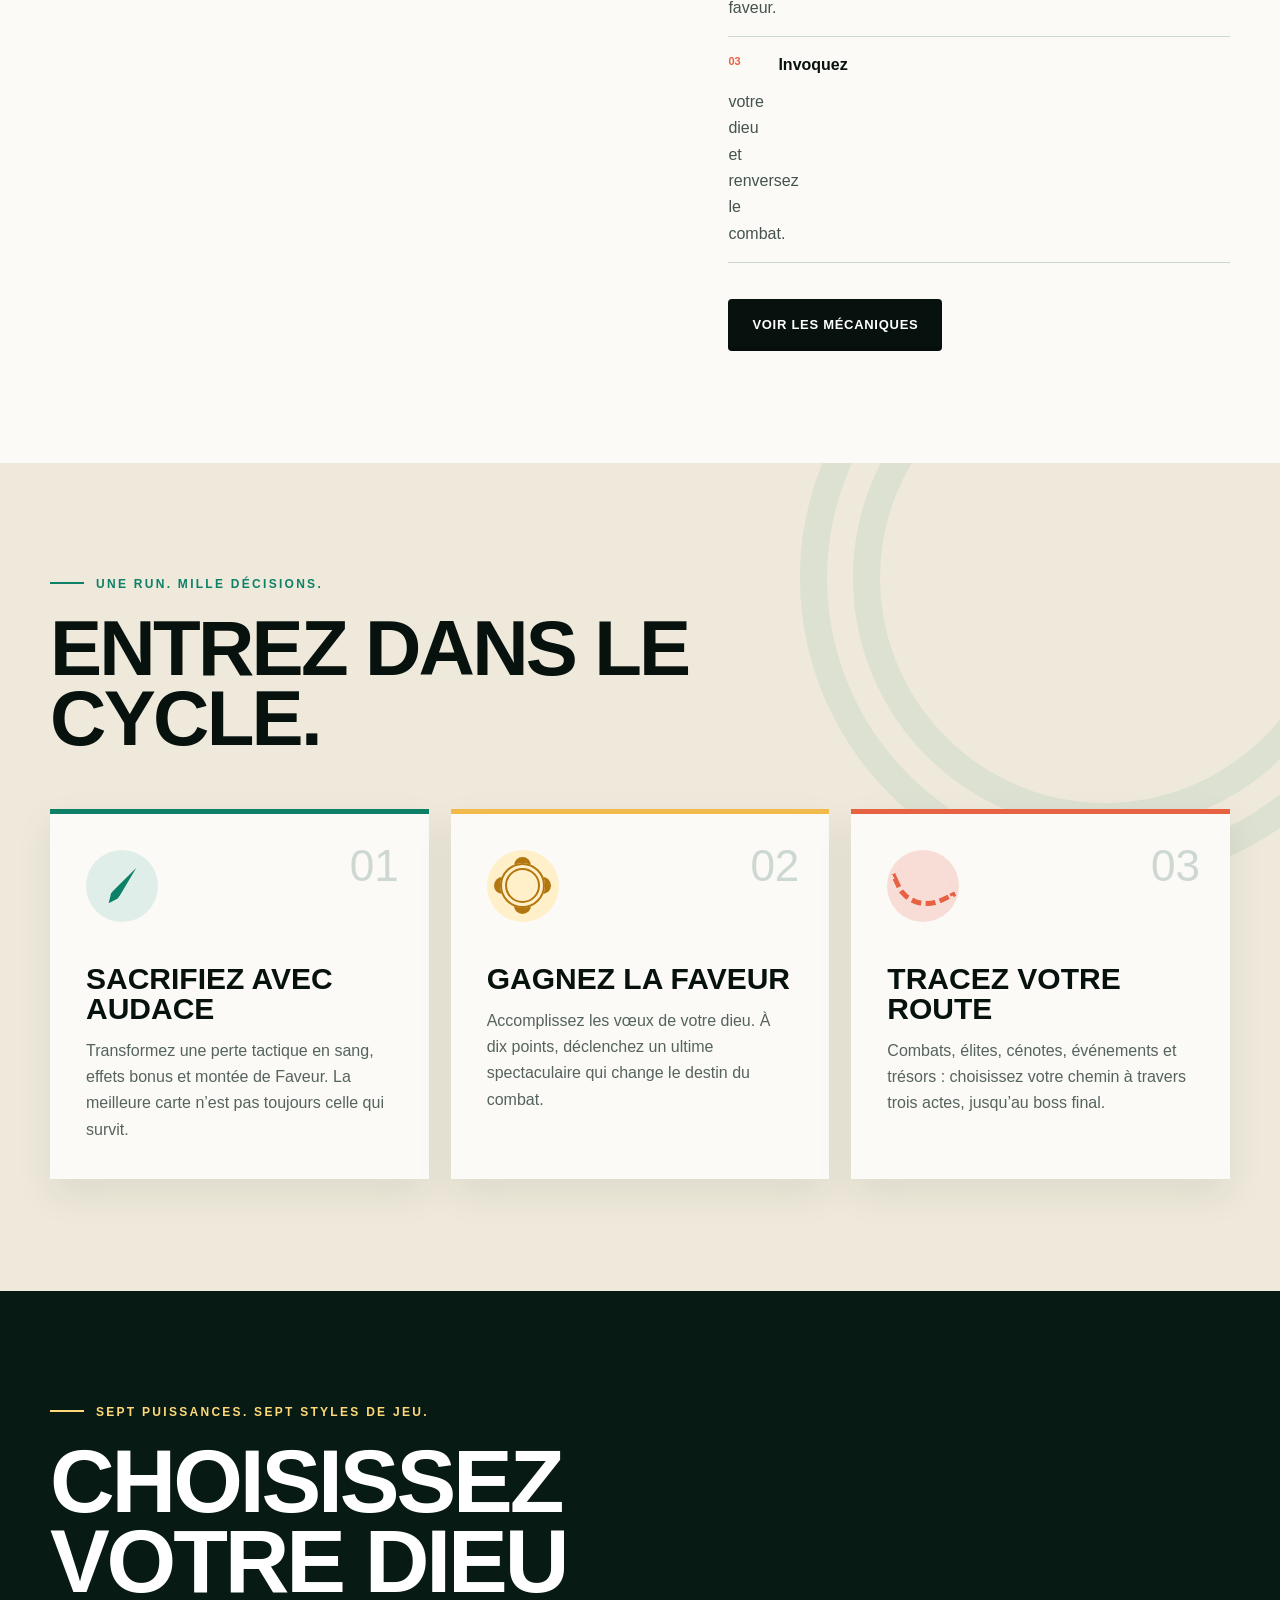
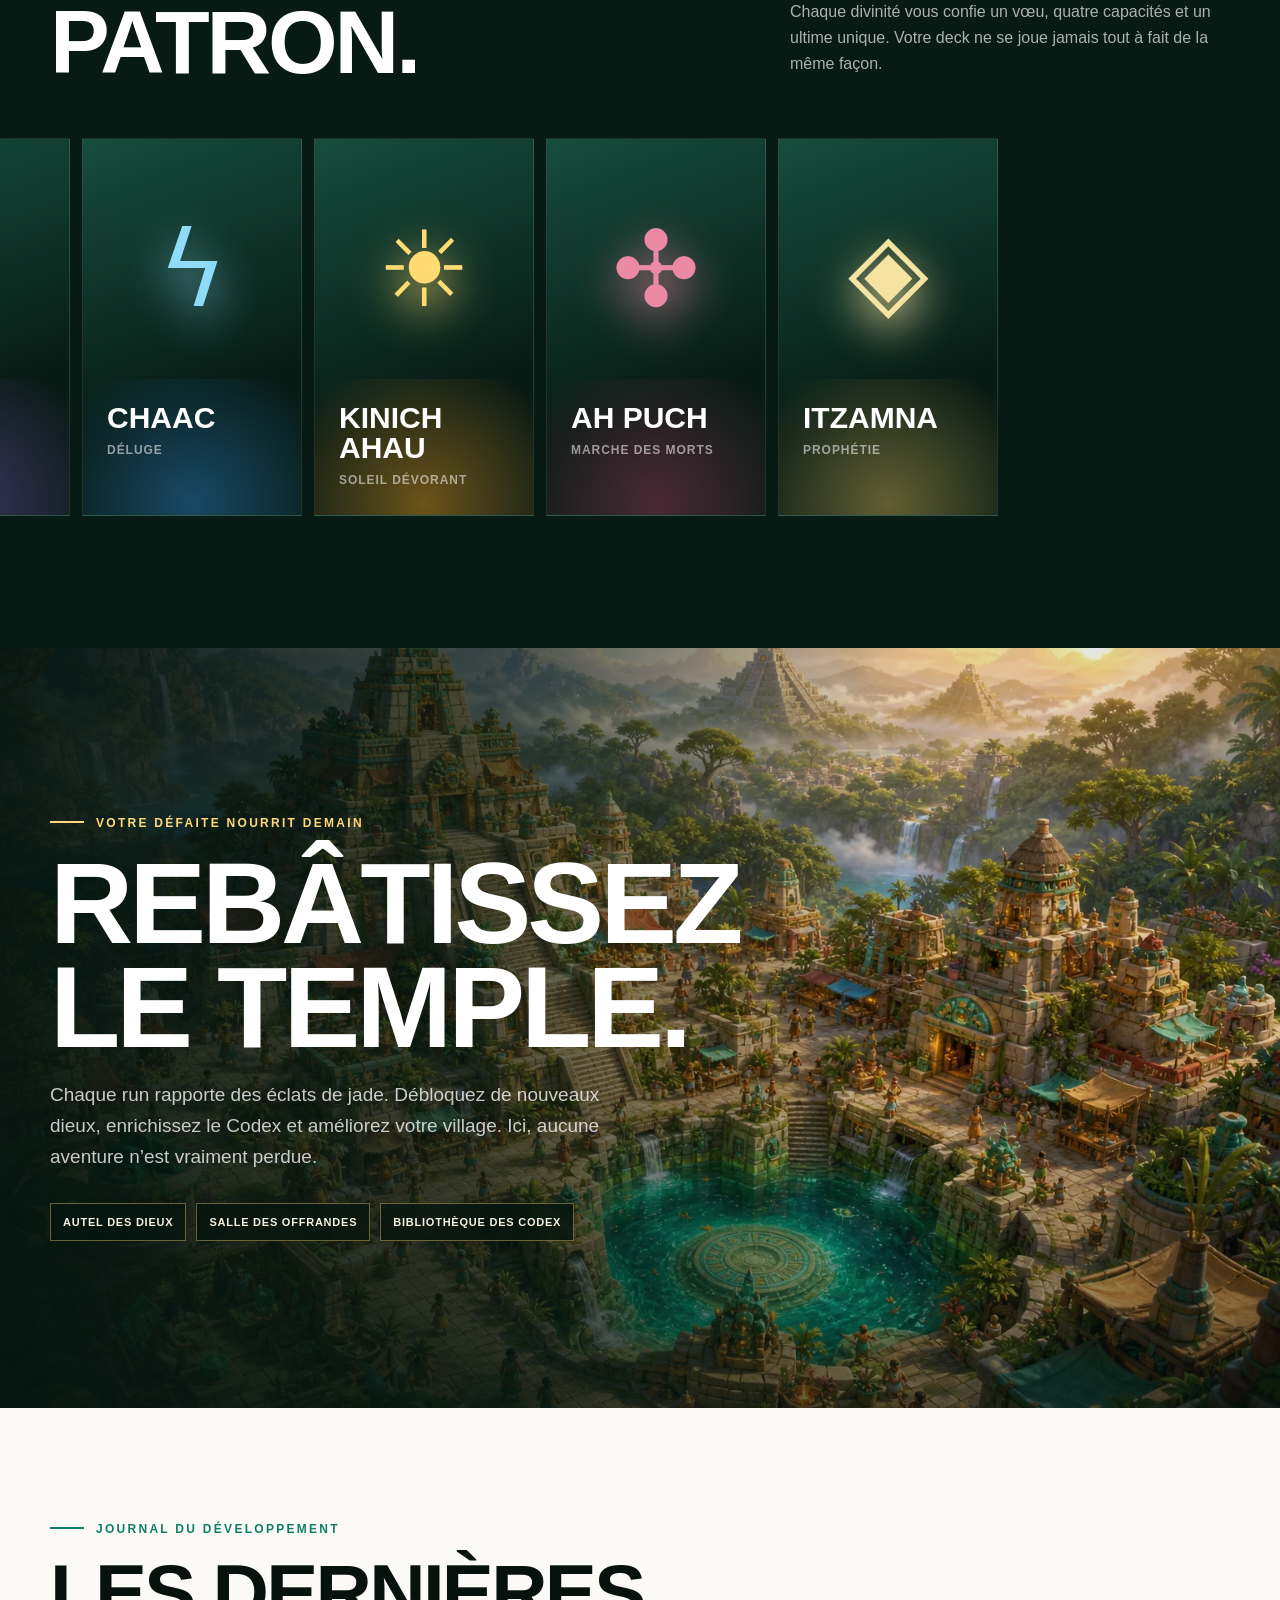
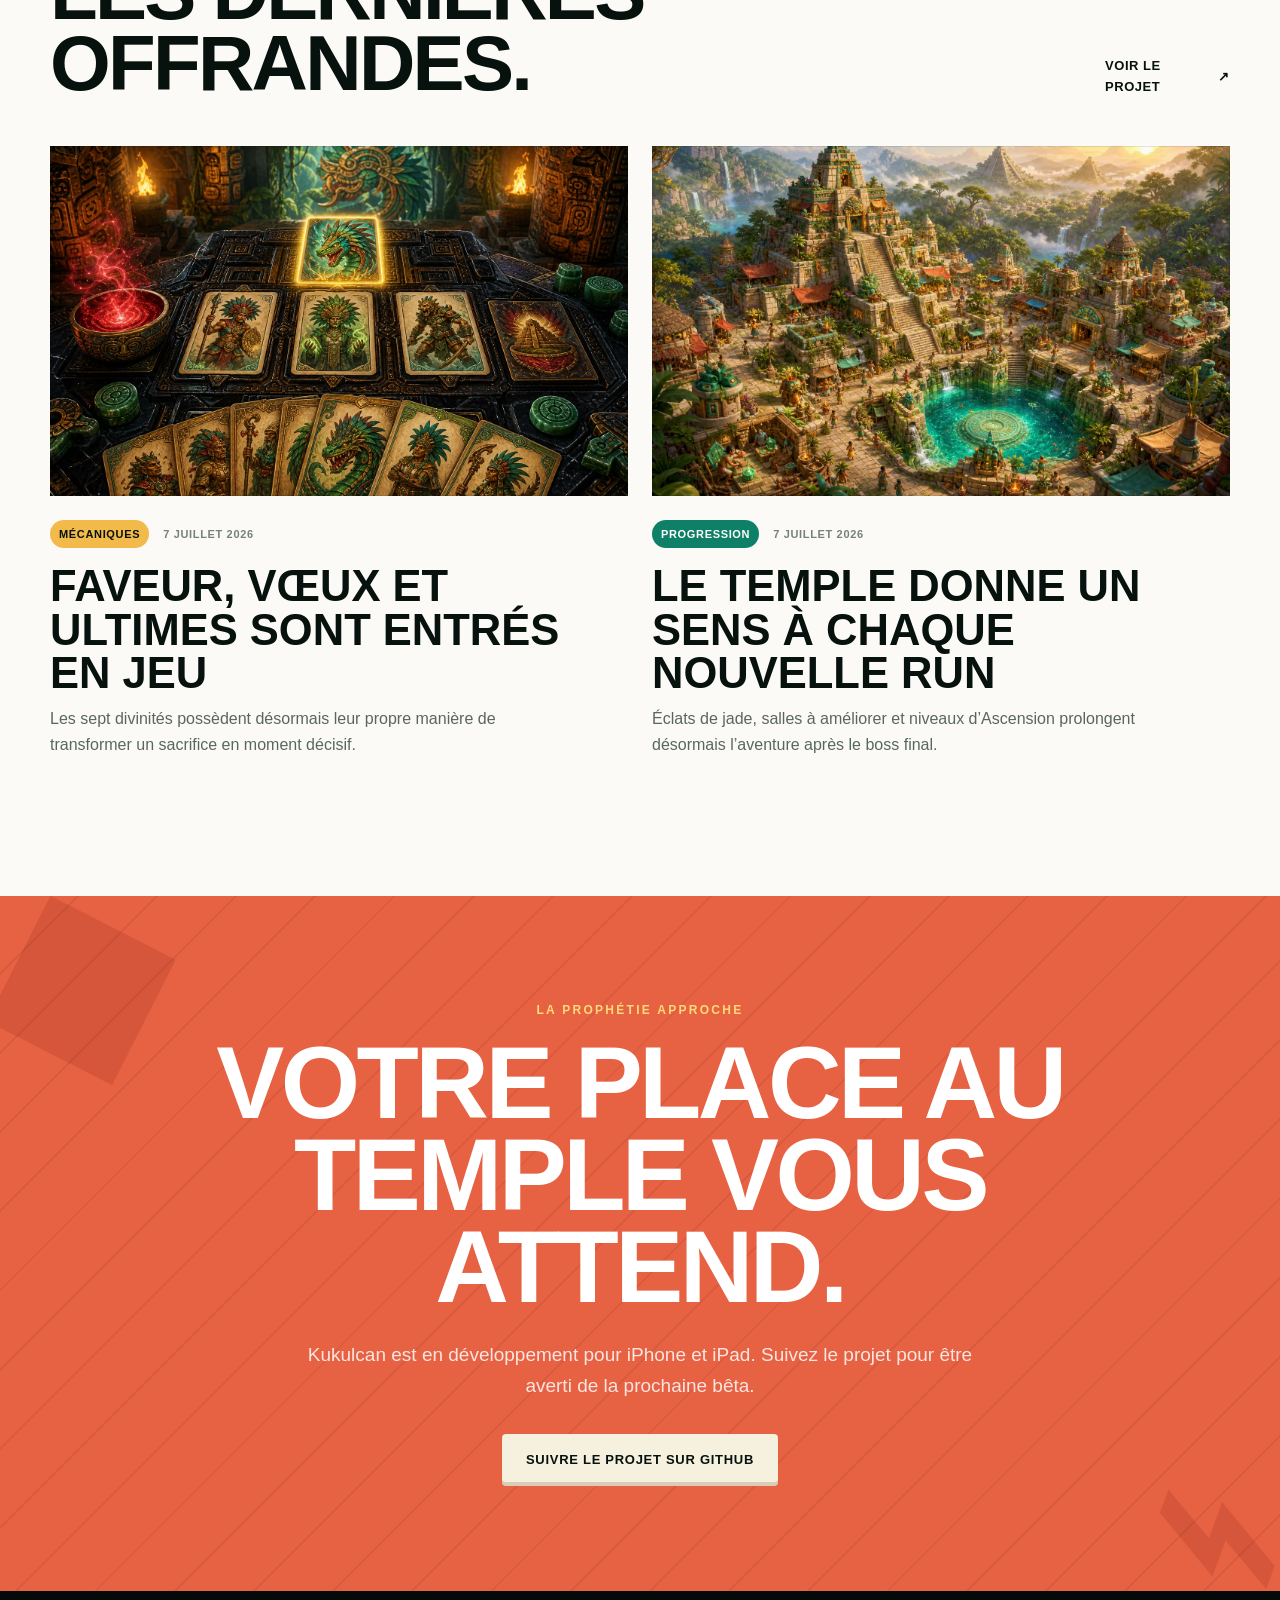
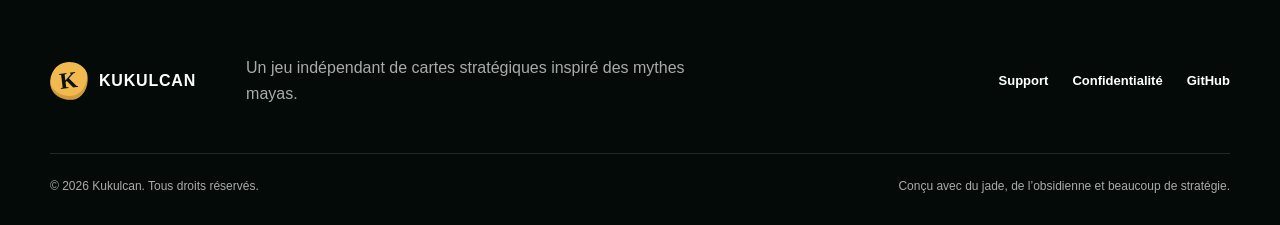
==== commit bb0cfa2e: "Add game trailer to landing page" ====
--- a/index.html
+++ b/index.html
@@ -30,6 +30,7 @@
     </button>
 
     <nav class="main-nav" id="main-nav" aria-label="Navigation principale" data-nav>
+      <a href="#bande-annonce">Bande-annonce</a>
       <a href="#jeu">Le jeu</a>
       <a href="#dieux">Les dieux</a>
       <a href="#temple">Le temple</a>
@@ -49,8 +50,8 @@
         <h1 id="hero-title">Satisfaites<br>les dieux.</h1>
         <p class="hero-lede">Sacrifiez vos guerriers. Invoquez sept divinités. Rebâtissez un temple capable de défier la fin du monde.</p>
         <div class="hero-actions">
-          <a class="button button-gold" href="#jeu">Découvrir le jeu</a>
-          <a class="text-link light-link" href="#beta">Suivre l’aventure <span aria-hidden="true">→</span></a>
+          <a class="button button-gold" href="#bande-annonce">Regarder la bande-annonce</a>
+          <a class="text-link light-link" href="#jeu">Découvrir le jeu <span aria-hidden="true">→</span></a>
         </div>
       </div>
       <dl class="hero-stats wrap" aria-label="Le jeu en chiffres">
@@ -59,6 +60,25 @@
         <div><dt>∞</dt><dd>Runs à réinventer</dd></div>
       </dl>
       <a class="scroll-cue" href="#jeu" aria-label="Faire défiler vers le jeu"><span></span></a>
+    </section>
+
+    <section class="trailer section" id="bande-annonce" aria-labelledby="trailer-title">
+      <div class="wrap">
+        <div class="trailer-heading reveal">
+          <div>
+            <p class="eyebrow light">La prophétie s’éveille</p>
+            <h2 id="trailer-title">Regardez la bande-annonce.</h2>
+          </div>
+          <p>Découvrez les premières images de Kukulcan, ses dieux implacables et le cycle de sacrifices qui façonnera chacune de vos parties.</p>
+        </div>
+
+        <div class="trailer-stage reveal">
+          <video class="trailer-player" controls preload="metadata" playsinline poster="website/assets/kukulcan-trailer-poster.webp" aria-label="Bande-annonce de Kukulcan, version anglaise">
+            <source src="website/assets/kukulcan-trailer-en.mp4" type="video/mp4">
+            Votre navigateur ne prend pas en charge la lecture de cette vidéo.
+          </video>
+        </div>
+      </div>
     </section>
 
     <section class="intro section" id="jeu" aria-labelledby="intro-title">
--- a/styles.css
+++ b/styles.css
@@ -134,6 +134,20 @@
 .scroll-cue span { width: 4px; height: 8px; background: var(--gold); border-radius: 4px; animation: scroll 1.8s infinite; }
 @keyframes scroll { 0%,100% { transform: translateY(-8px); opacity: .35; } 50% { transform: translateY(8px); opacity: 1; } }
 
+.trailer { position: relative; color: var(--white); background: #04110d; overflow: hidden; }
+.trailer::before {
+  content: ""; position: absolute; top: -260px; left: 50%; width: 760px; aspect-ratio: 1;
+  background: radial-gradient(circle, rgb(26 191 145 / 22%), transparent 67%); transform: translateX(-50%);
+}
+.trailer-heading { position: relative; display: grid; grid-template-columns: 1.15fr .85fr; align-items: end; gap: 70px; margin-bottom: 48px; }
+.trailer-heading h2 { max-width: 780px; font-size: clamp(54px, 7vw, 92px); }
+.trailer-heading > p { max-width: 470px; margin: 0 0 7px; color: rgb(255 255 255 / 68%); font-size: 18px; }
+.trailer-stage {
+  position: relative; padding: 12px; background: linear-gradient(135deg, rgb(242 185 75 / 55%), rgb(26 191 145 / 45%));
+  border: 1px solid rgb(255 255 255 / 16%); box-shadow: 0 38px 90px rgb(0 0 0 / 46%);
+}
+.trailer-player { display: block; width: 100%; aspect-ratio: 16 / 9; background: #000; object-fit: contain; }
+
 .intro { background: var(--paper); }
 .split { display: grid; grid-template-columns: minmax(0, 1.08fr) minmax(0, .92fr); align-items: center; gap: clamp(55px, 7vw, 100px); }
 .device-stage { position: relative; min-height: 520px; display: grid; place-items: center; }
@@ -267,6 +281,7 @@
   .menu-toggle[aria-expanded="true"] span:nth-child(3) { opacity: 0; }
   .menu-toggle[aria-expanded="true"] span:nth-child(4) { transform: translateY(-7px) rotate(-45deg); }
   .split { grid-template-columns: 1fr; }
+  .trailer-heading { grid-template-columns: 1fr; gap: 24px; }
   .section-copy { max-width: 720px; }
   .device-stage { min-height: 410px; }
   .pillar-grid { grid-template-columns: 1fr; }
@@ -296,6 +311,10 @@
   .hero-stats div { display: block; min-width: 0; padding: 11px 10px; text-align: center; border-left-width: 0; border-top: 2px solid var(--gold); }
   .hero-stats dd { margin-top: 4px; font-size: 9px; }
   .scroll-cue { display: none; }
+  .trailer-heading { margin-bottom: 30px; }
+  .trailer-heading h2 { font-size: 49px; }
+  .trailer-heading > p { font-size: 16px; }
+  .trailer-stage { margin-inline: -8px; padding: 5px; }
   .device-stage { min-height: 300px; }
   .device-frame { border-radius: 25px; padding: 8px; }
   .device-frame img { border-radius: 16px; }
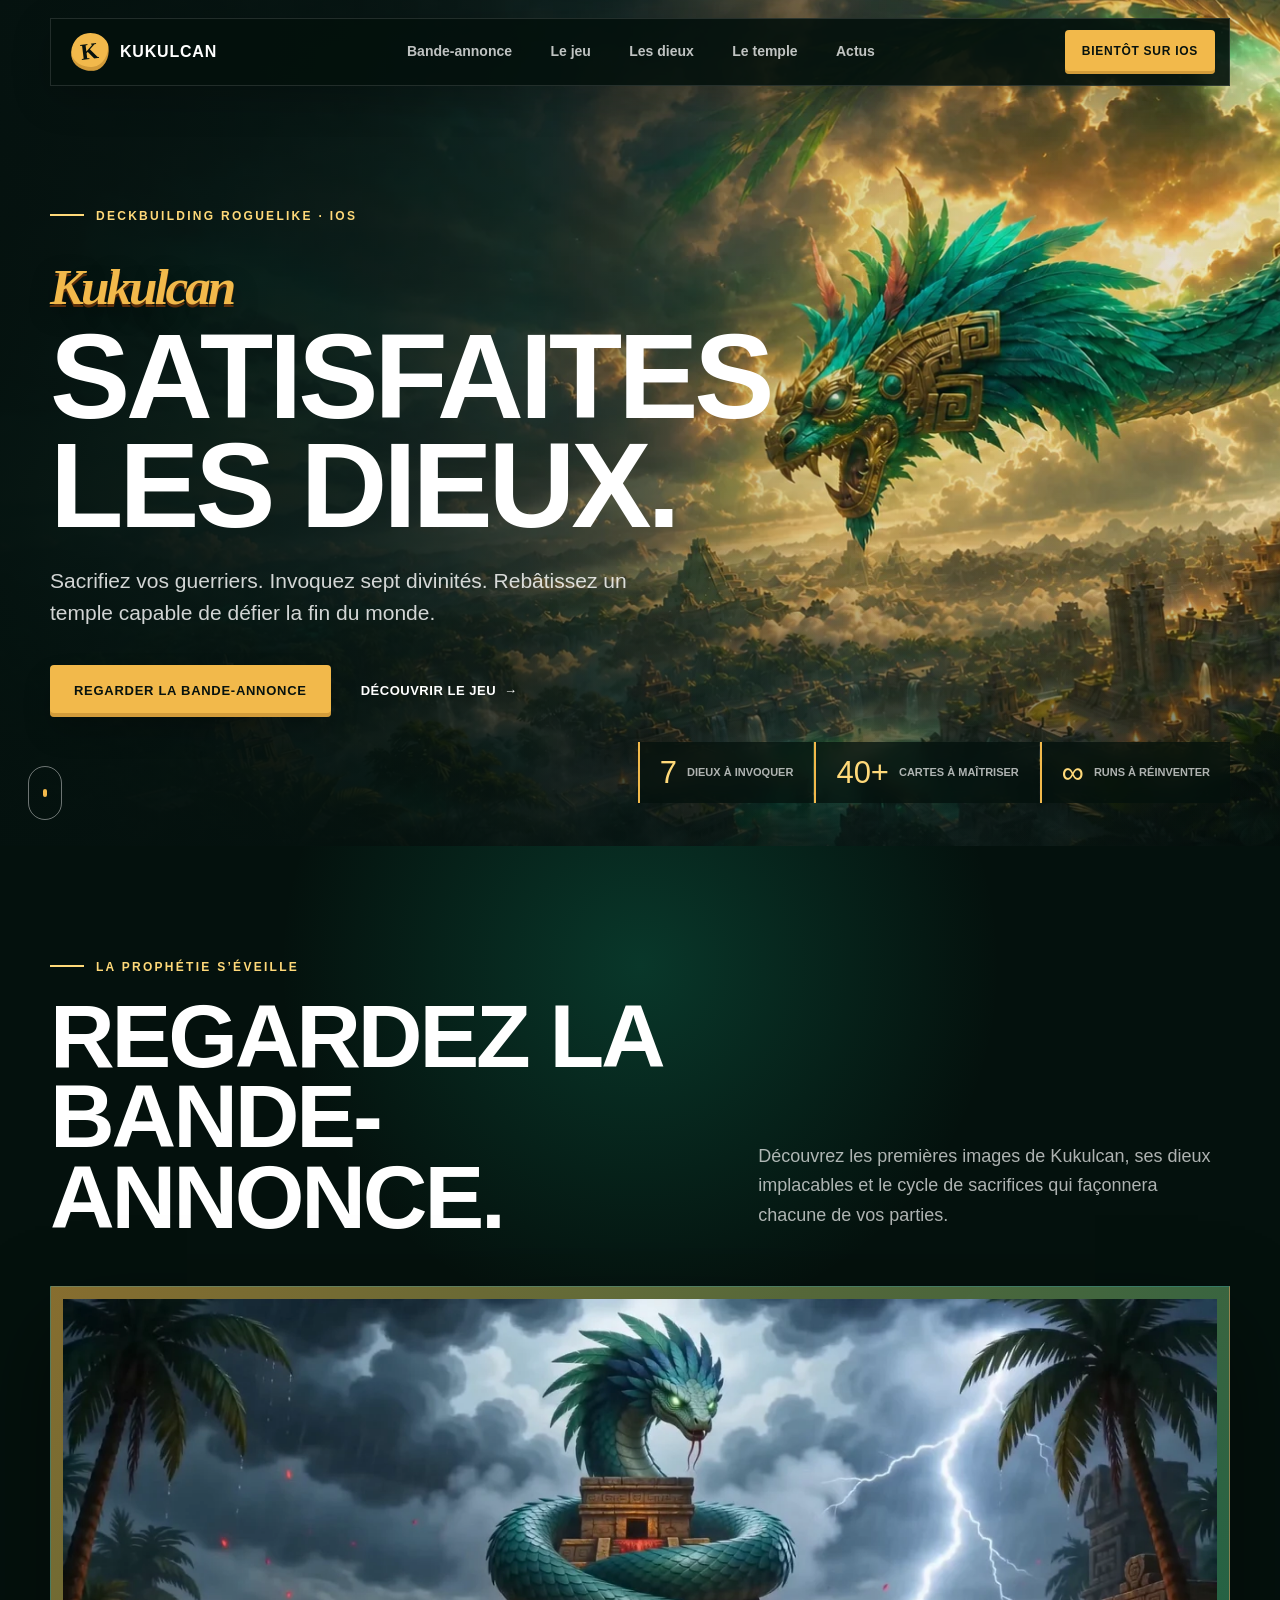
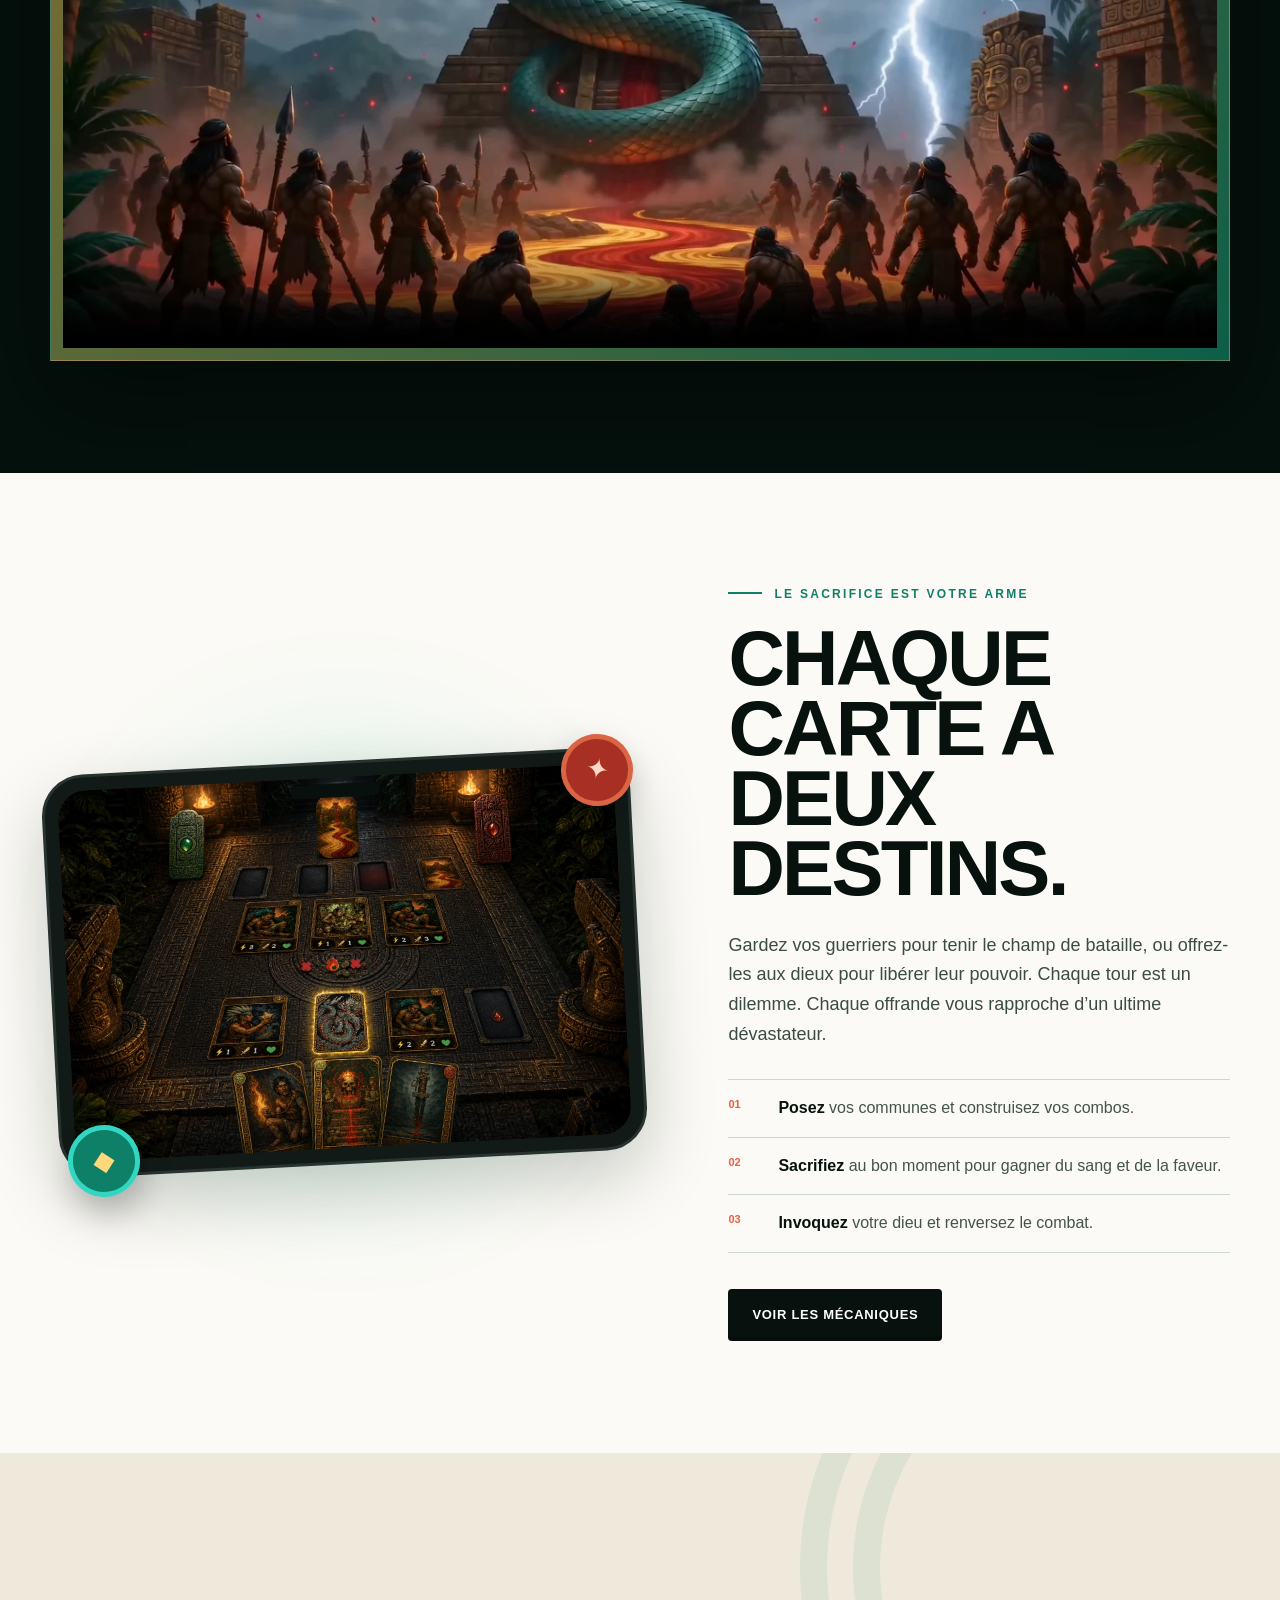
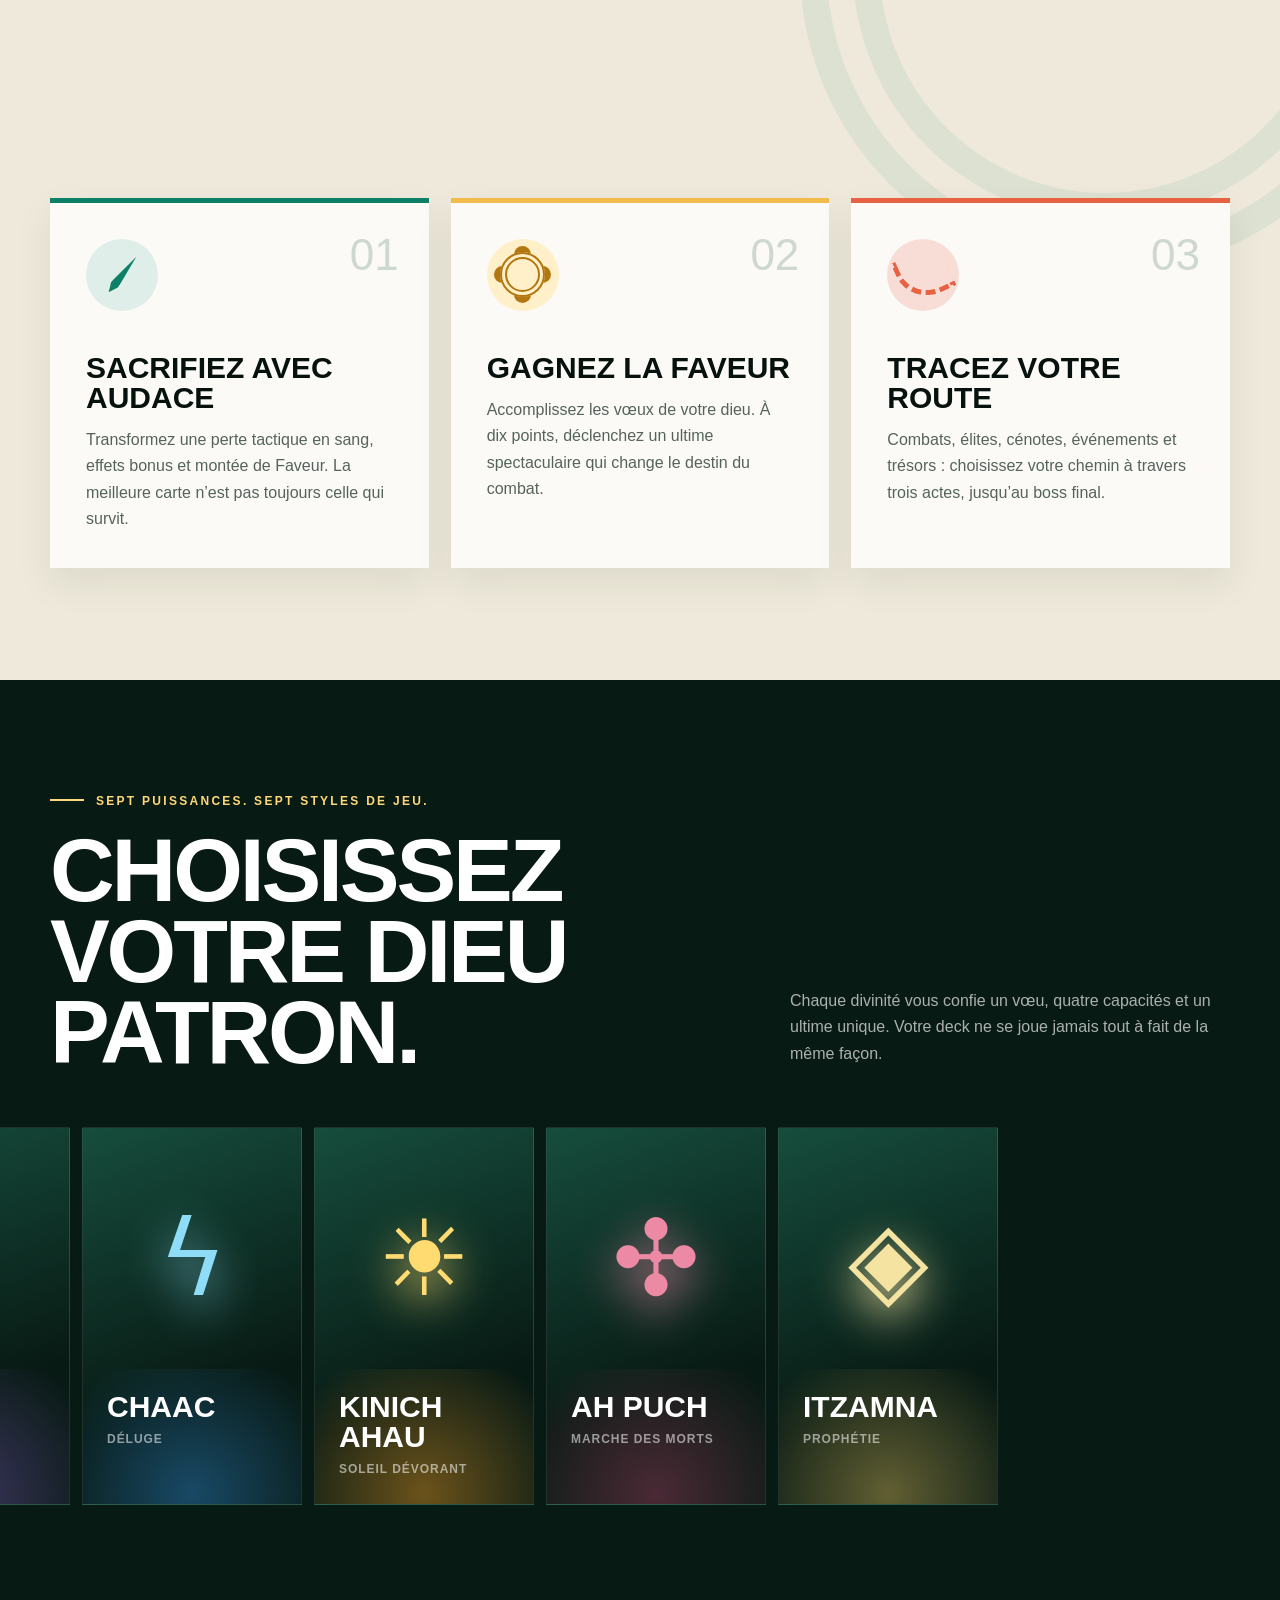
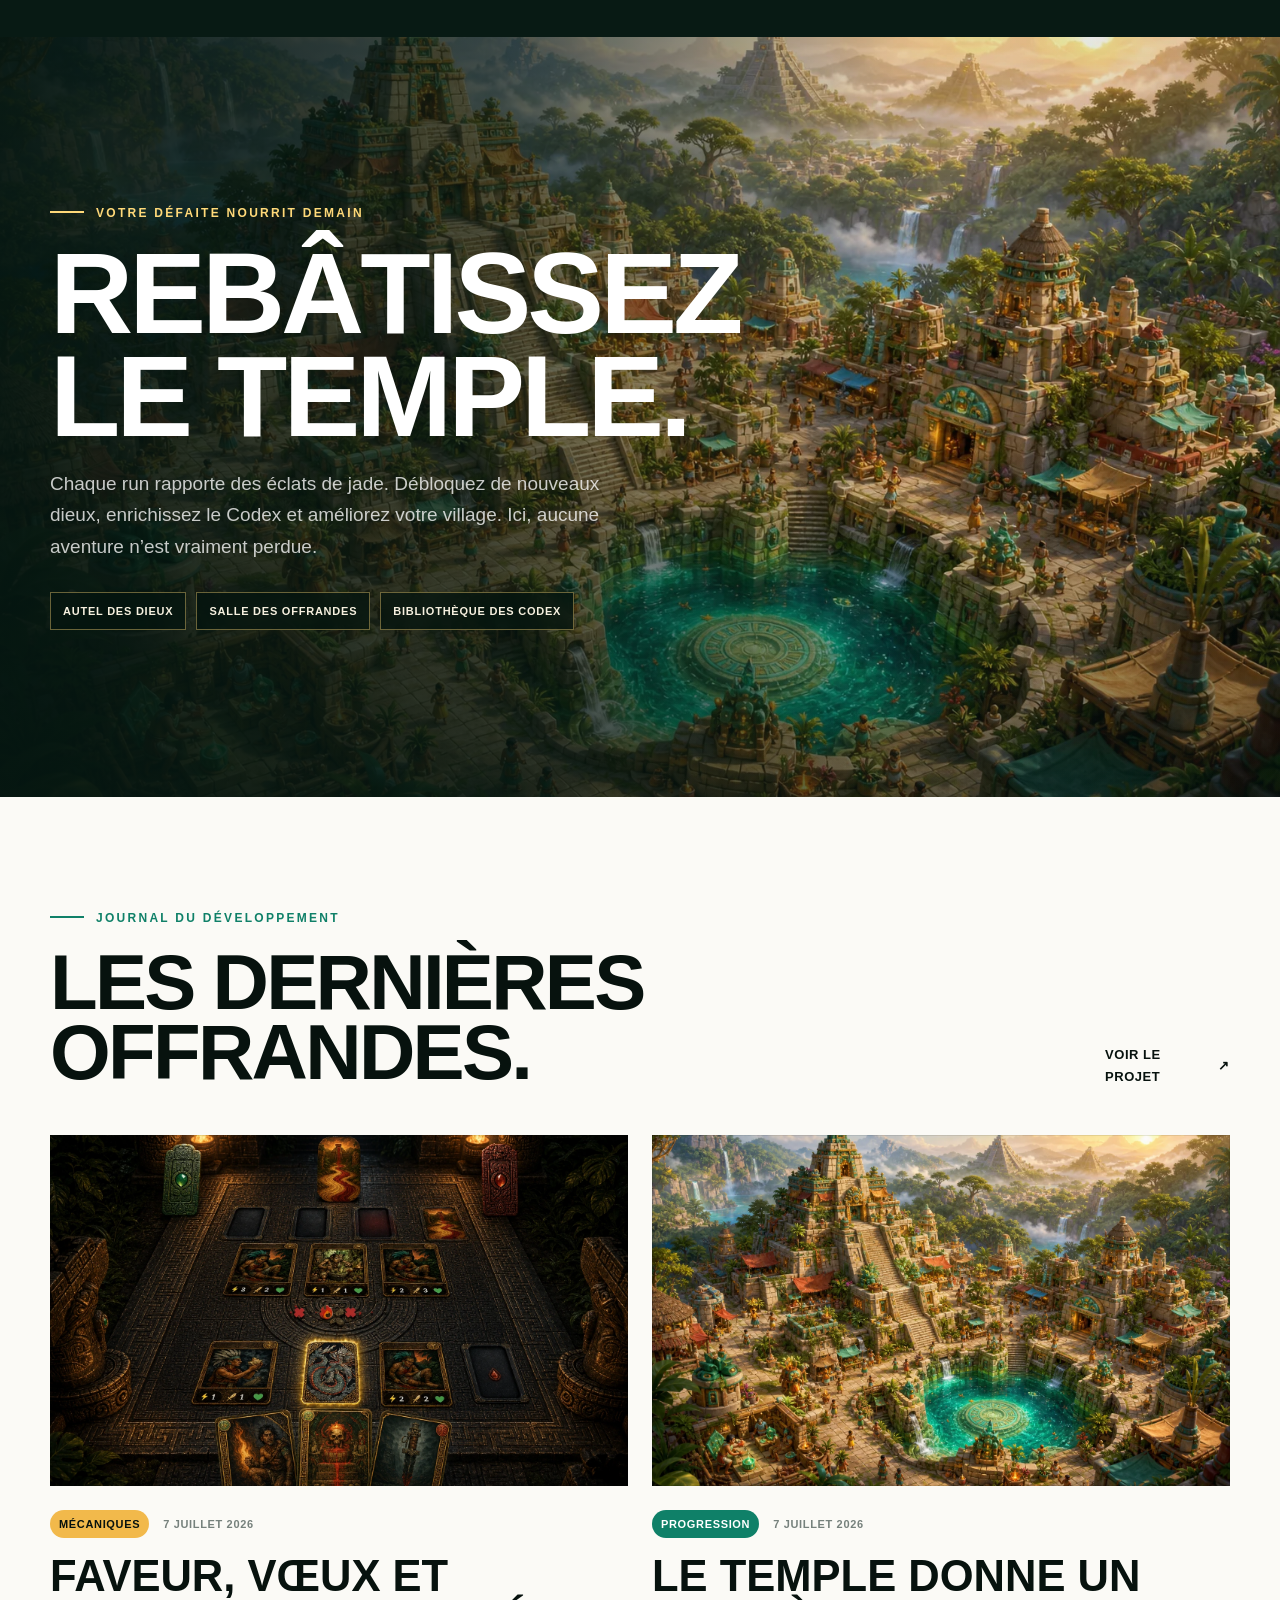
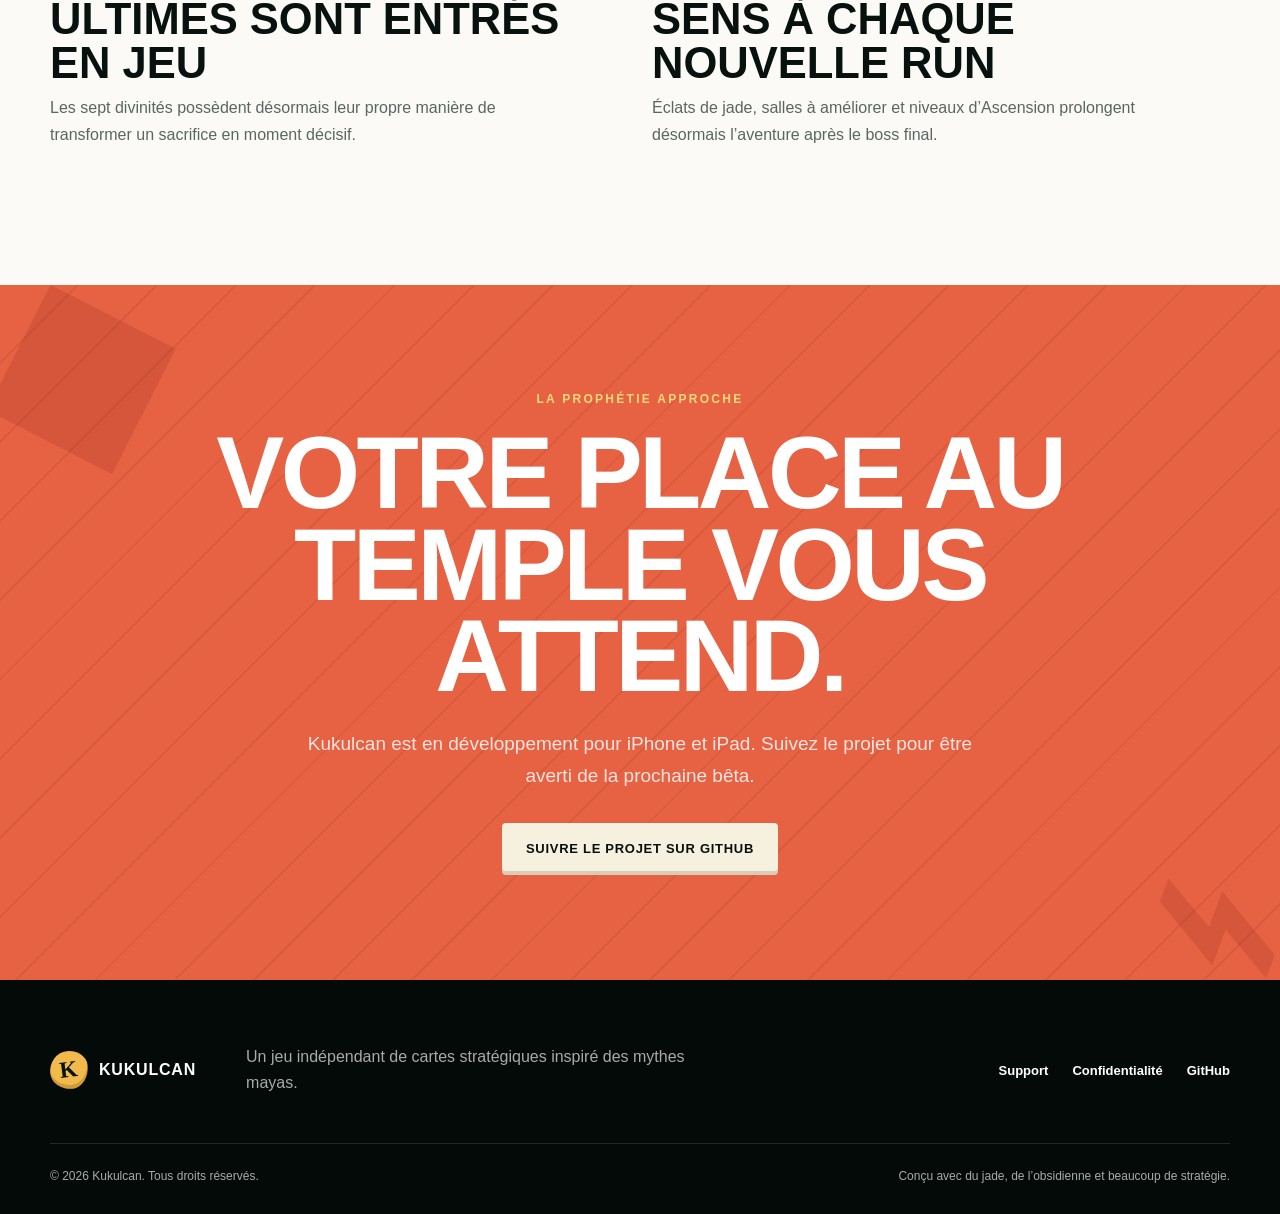
==== commit 4124ff70: "Improve gameplay showcase" ====
--- a/index.html
+++ b/index.html
@@ -97,9 +97,9 @@
           <h2 id="intro-title">Chaque carte a deux destins.</h2>
           <p class="lede">Gardez vos guerriers pour tenir le champ de bataille, ou offrez-les aux dieux pour libérer leur pouvoir. Chaque tour est un dilemme. Chaque offrande vous rapproche d’un ultime dévastateur.</p>
           <ul class="feature-list">
-            <li><span aria-hidden="true">01</span><strong>Posez</strong> vos communes et construisez vos combos.</li>
-            <li><span aria-hidden="true">02</span><strong>Sacrifiez</strong> au bon moment pour gagner du sang et de la faveur.</li>
-            <li><span aria-hidden="true">03</span><strong>Invoquez</strong> votre dieu et renversez le combat.</li>
+            <li><span aria-hidden="true">01</span><p><strong>Posez</strong> vos communes et construisez vos combos.</p></li>
+            <li><span aria-hidden="true">02</span><p><strong>Sacrifiez</strong> au bon moment pour gagner du sang et de la faveur.</p></li>
+            <li><span aria-hidden="true">03</span><p><strong>Invoquez</strong> votre dieu et renversez le combat.</p></li>
           </ul>
           <a class="button button-dark" href="#piliers">Voir les mécaniques</a>
         </div>
--- a/styles.css
+++ b/styles.css
@@ -161,8 +161,9 @@
 .section-copy h2, .section-heading h2, .news-heading h2 { font-size: clamp(52px, 6.1vw, 80px); }
 .section-copy .lede { margin: 27px 0 30px; color: #3c4b45; font-size: 18px; }
 .feature-list { display: grid; gap: 0; margin: 0 0 36px; padding: 0; list-style: none; border-top: 1px solid #ccd7d1; }
-.feature-list li { display: grid; grid-template-columns: 40px auto; gap: 10px; padding: 15px 0; border-bottom: 1px solid #ccd7d1; color: #44534d; }
+.feature-list li { display: grid; grid-template-columns: 40px minmax(0, 1fr); gap: 10px; padding: 15px 0; border-bottom: 1px solid #ccd7d1; color: #44534d; }
 .feature-list li span { color: var(--coral); font-size: 11px; font-weight: 900; }
+.feature-list li p { margin: 0; }
 .feature-list strong { color: var(--ink); }
 
 .pillars { position: relative; background: #eee9da; overflow: hidden; }
